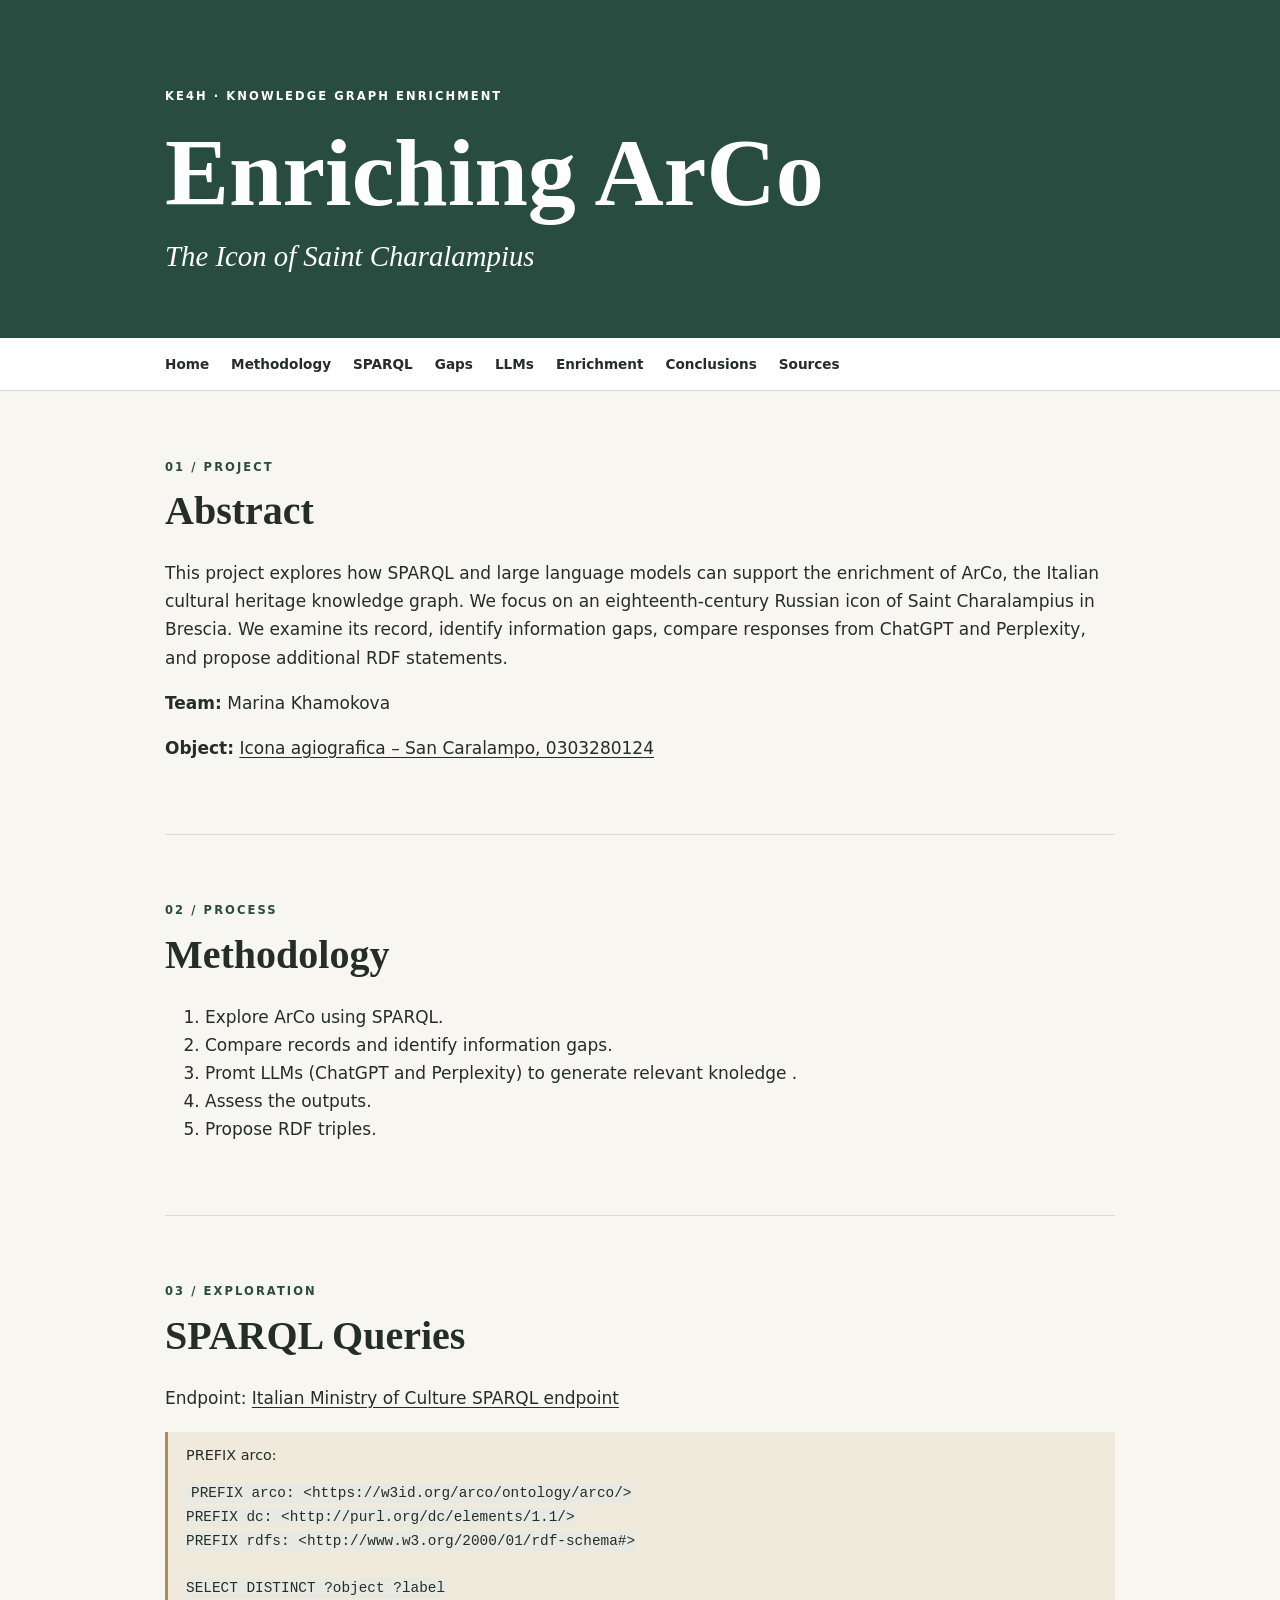
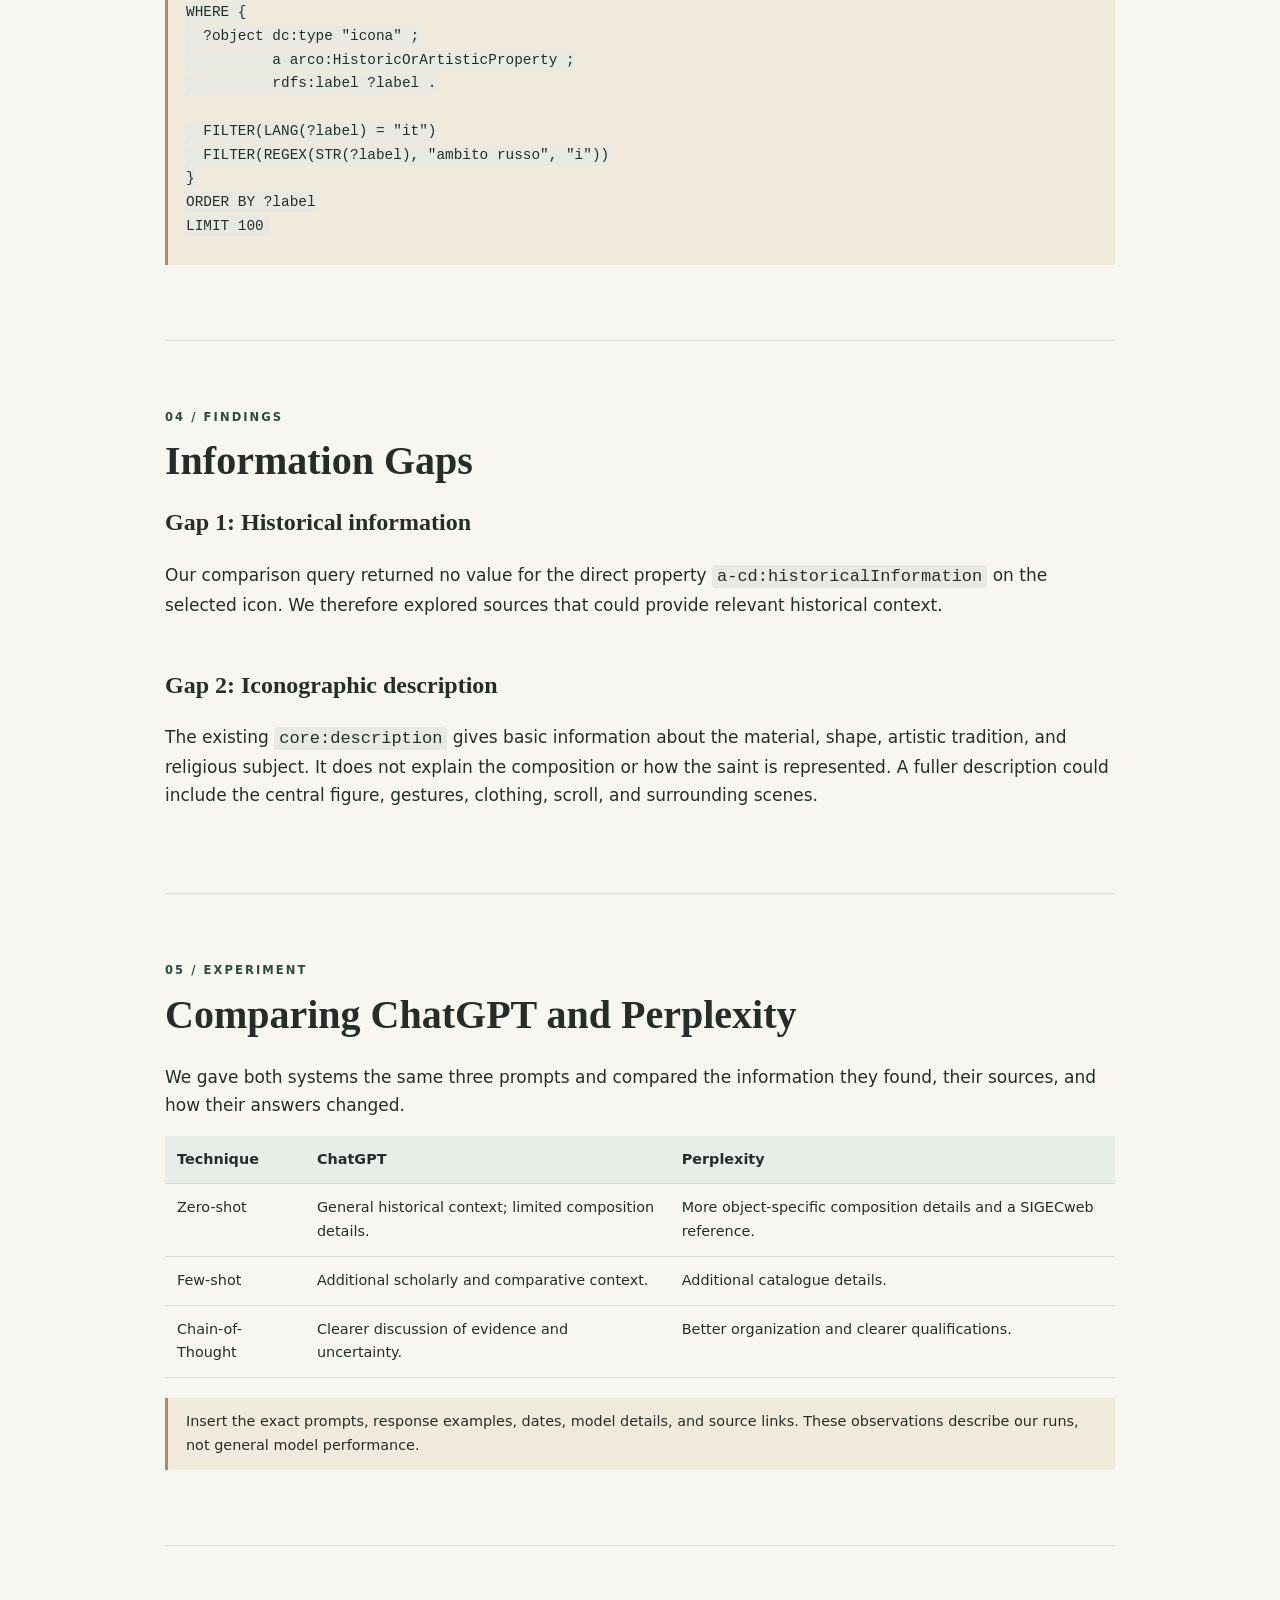
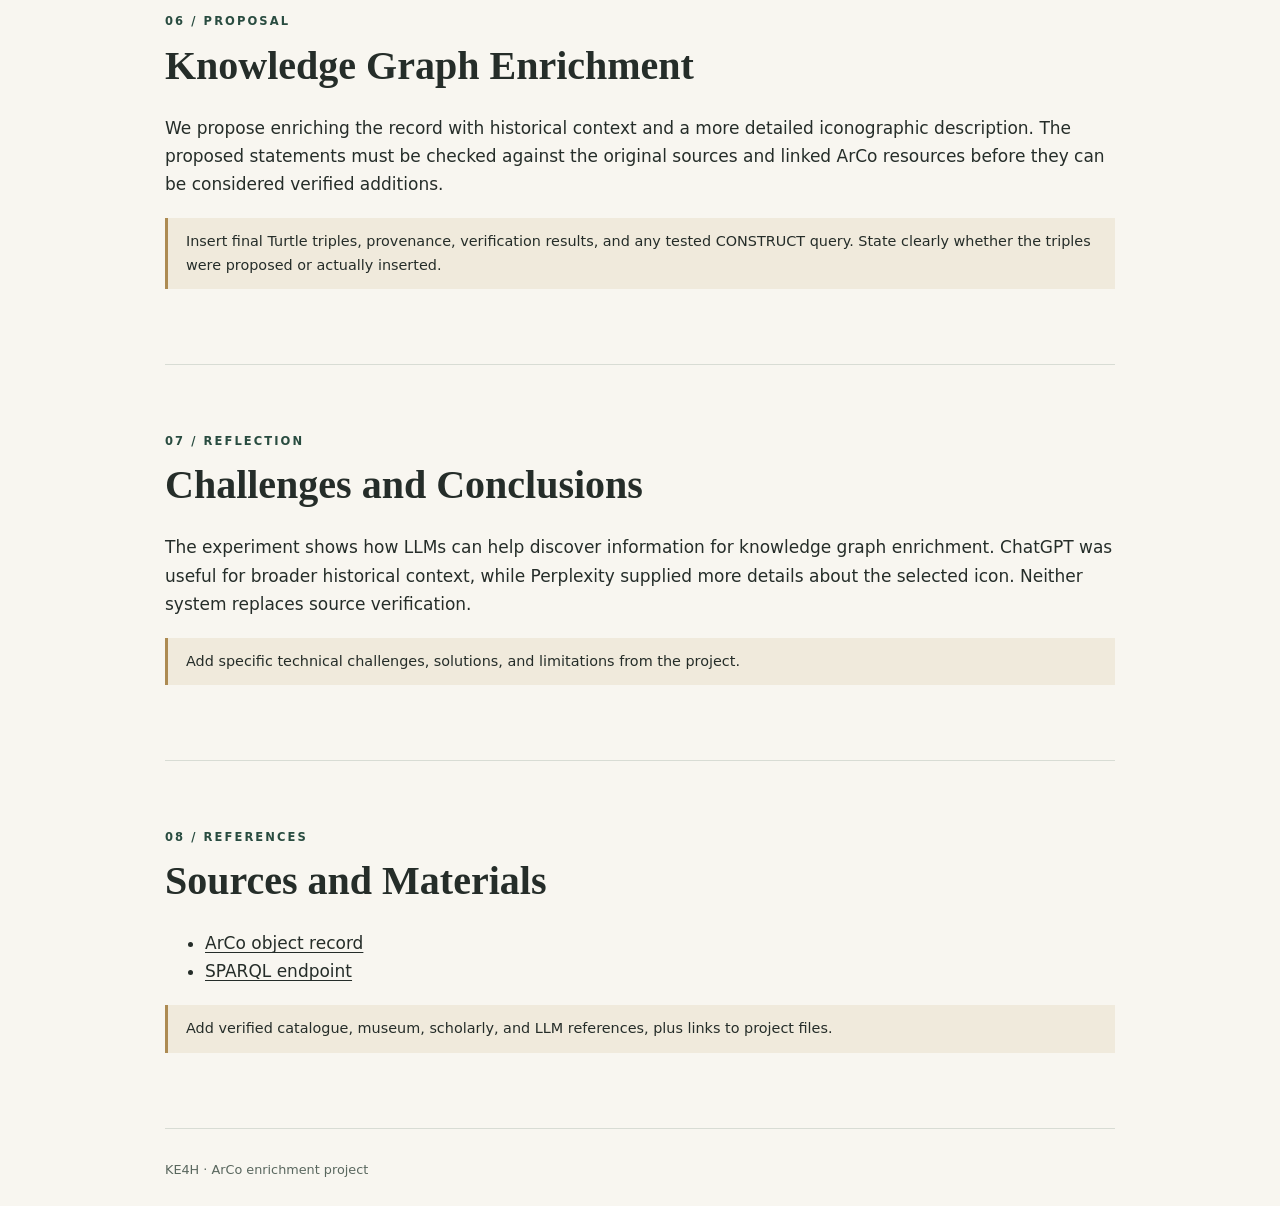
==== index.html @ 7ca5162b "Update index.html" ====
<!doctype html><html lang="en"><head><meta charset="utf-8"><meta name="viewport" content="width=device-width,initial-scale=1"><title>Enriching ArCo | Saint Charalampius</title><link rel="stylesheet" href="style.css"></head><body><header><div class="wrap"><p class="eyebrow">KE4H · KNOWLEDGE GRAPH ENRICHMENT</p><h1>Enriching ArCo</h1><p class="subtitle">The Icon of Saint Charalampius</p></div></header><nav aria-label="Main navigation"><div class="wrap"><a href="#home">Home</a><a href="#method">Methodology</a><a href="#queries">SPARQL</a><a href="#gaps">Gaps</a><a href="#llm">LLMs</a><a href="#rdf">Enrichment</a><a href="#conclusion">Conclusions</a><a href="#sources">Sources</a></div></nav><main class="wrap"><section id="home"><p class="eyebrow">01 / PROJECT</p><h2>Abstract</h2><p>This project explores how SPARQL and large language models can support the enrichment of ArCo, the Italian cultural heritage knowledge graph. We focus on an eighteenth-century Russian icon of Saint Charalampius in Brescia. We examine its record, identify information gaps, compare responses from ChatGPT and Perplexity, and propose additional RDF statements.</p><p><strong>Team:</strong> Marina Khamokova </p><p><strong>Object:</strong> <a href="https://w3id.org/arco/resource/HistoricOrArtisticProperty/0303280124">Icona agiografica – San Caralampo, 0303280124</a></p></section><section id="method"><p class="eyebrow">02 / PROCESS</p><h2>Methodology</h2><ol><li>Explore ArCo using SPARQL.</li><li>Compare records and identify information gaps.</li><li> Promt LLMs (ChatGPT and Perplexity) to generate relevant knoledge .</li><li>Assess the outputs.</li><li>Propose RDF triples.</li></ol></section><section id="queries"><p class="eyebrow">03 / EXPLORATION</p><h2>SPARQL Queries</h2><p>Endpoint: <a href="https://dati.cultura.gov.it/sparql">Italian Ministry of Culture SPARQL endpoint</a></p><div class="todo">PREFIX arco: <https://w3id.org/arco/ontology/arco/>
<pre class="sparql-query"><code>PREFIX arco: &lt;https://w3id.org/arco/ontology/arco/&gt;
PREFIX dc: &lt;http://purl.org/dc/elements/1.1/&gt;
PREFIX rdfs: &lt;http://www.w3.org/2000/01/rdf-schema#&gt;

SELECT DISTINCT ?object ?label
WHERE {
  ?object dc:type "icona" ;
          a arco:HistoricOrArtisticProperty ;
          rdfs:label ?label .

  FILTER(LANG(?label) = "it")
  FILTER(REGEX(STR(?label), "ambito russo", "i"))
}
ORDER BY ?label
LIMIT 100</code></pre>
 </div></section><section id="gaps"><p class="eyebrow">04 / FINDINGS</p><h2>Information Gaps</h2><article><h3>Gap 1: Historical information</h3><p>Our comparison query returned no value for the direct property <code>a-cd:historicalInformation</code> on the selected icon. We therefore explored sources that could provide relevant historical context.</p></article><article><h3>Gap 2: Iconographic description</h3><p>The existing <code>core:description</code> gives basic information about the material, shape, artistic tradition, and religious subject. It does not explain the composition or how the saint is represented. A fuller description could include the central figure, gestures, clothing, scroll, and surrounding scenes.</p></article></section><section id="llm"><p class="eyebrow">05 / EXPERIMENT</p><h2>Comparing ChatGPT and Perplexity</h2><p>We gave both systems the same three prompts and compared the information they found, their sources, and how their answers changed.</p><table><thead><tr><th>Technique</th><th>ChatGPT</th><th>Perplexity</th></tr></thead><tbody><tr><td>Zero-shot</td><td>General historical context; limited composition details.</td><td>More object-specific composition details and a SIGECweb reference.</td></tr><tr><td>Few-shot</td><td>Additional scholarly and comparative context.</td><td>Additional catalogue details.</td></tr><tr><td>Chain-of-Thought</td><td>Clearer discussion of evidence and uncertainty.</td><td>Better organization and clearer qualifications.</td></tr></tbody></table><div class="todo">Insert the exact prompts, response examples, dates, model details, and source links. These observations describe our runs, not general model performance.</div></section><section id="rdf"><p class="eyebrow">06 / PROPOSAL</p><h2>Knowledge Graph Enrichment</h2><p>We propose enriching the record with historical context and a more detailed iconographic description. The proposed statements must be checked against the original sources and linked ArCo resources before they can be considered verified additions.</p><div class="todo">Insert final Turtle triples, provenance, verification results, and any tested CONSTRUCT query. State clearly whether the triples were proposed or actually inserted.</div></section><section id="conclusion"><p class="eyebrow">07 / REFLECTION</p><h2>Challenges and Conclusions</h2><p>The experiment shows how LLMs can help discover information for knowledge graph enrichment. ChatGPT was useful for broader historical context, while Perplexity supplied more details about the selected icon. Neither system replaces source verification.</p><div class="todo">Add specific technical challenges, solutions, and limitations from the project.</div></section><section id="sources"><p class="eyebrow">08 / REFERENCES</p><h2>Sources and Materials</h2><ul><li><a href="https://w3id.org/arco/resource/HistoricOrArtisticProperty/0303280124">ArCo object record</a></li><li><a href="https://dati.cultura.gov.it/sparql">SPARQL endpoint</a></li></ul><div class="todo">Add verified catalogue, museum, scholarly, and LLM references, plus links to project files.</div></section></main><footer><div class="wrap">KE4H · ArCo enrichment project</div></footer></body></html>
---- style.css ----
:root{--ink:#252d29;--green:#294c40;--paper:#f8f6f0;--line:#d8dcd4}*{box-sizing:border-box}html{scroll-behavior:smooth;scroll-padding-top:85px}body{margin:0;background:var(--paper);color:var(--ink);font:17px/1.65 system-ui,sans-serif}.wrap{max-width:1000px;margin:auto;padding:0 25px}header{background:var(--green);color:#fff;padding:75px 0 65px}h1,h2,h3{font-family:Georgia,serif;line-height:1.15}h1{font-size:clamp(3rem,9vw,6rem);margin:12px 0}h2{font-size:2.5rem;margin:10px 0 25px}h3{font-size:1.5rem}.subtitle{font:italic 1.8rem Georgia,serif;margin:0}.eyebrow{font-size:.72rem;letter-spacing:.18em;font-weight:800}nav{background:#fff;border-bottom:1px solid var(--line);position:sticky;top:0;z-index:2}nav .wrap{display:flex;gap:22px;overflow:auto;padding-top:15px;padding-bottom:15px}nav a{white-space:nowrap;font-size:.85rem;font-weight:650;text-decoration:none}a{color:inherit;text-underline-offset:3px}section{padding:55px 0;border-bottom:1px solid var(--line)}section .eyebrow{color:var(--green)}article{padding:0 0 12px}table{border-collapse:collapse;width:100%;font-size:.9rem}th,td{text-align:left;vertical-align:top;padding:12px;border-bottom:1px solid var(--line)}th{background:#e8ede7}code{background:#e7e9e2;padding:2px 5px;border-radius:3px}.todo{border-left:3px solid #ad8b52;padding:12px 18px;background:#f0eadc;font-size:.9rem;margin:20px 0}footer{padding:30px 0;font-size:.8rem;color:#59675e}@media(max-width:600px){header{padding:45px 0}h2{font-size:2rem}section{padding:35px 0}table{font-size:.78rem}td,th{padding:7px}}
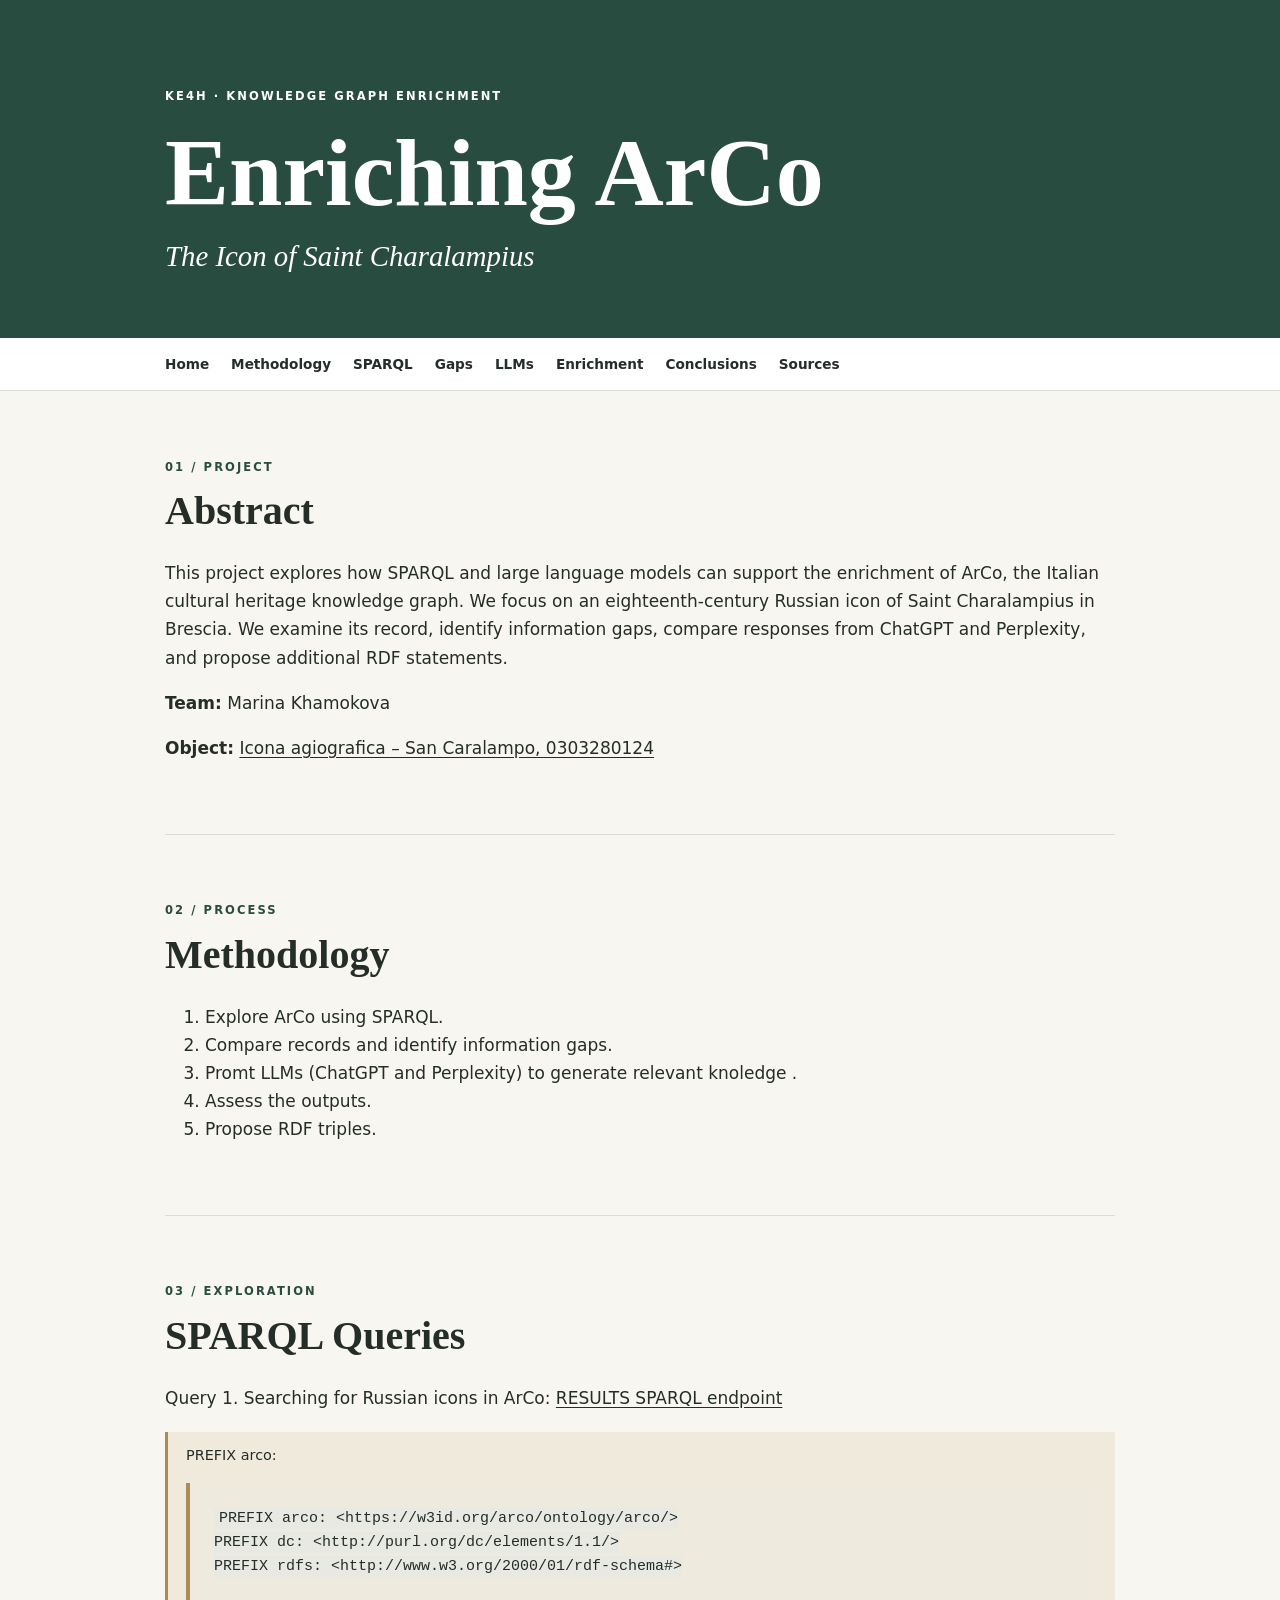
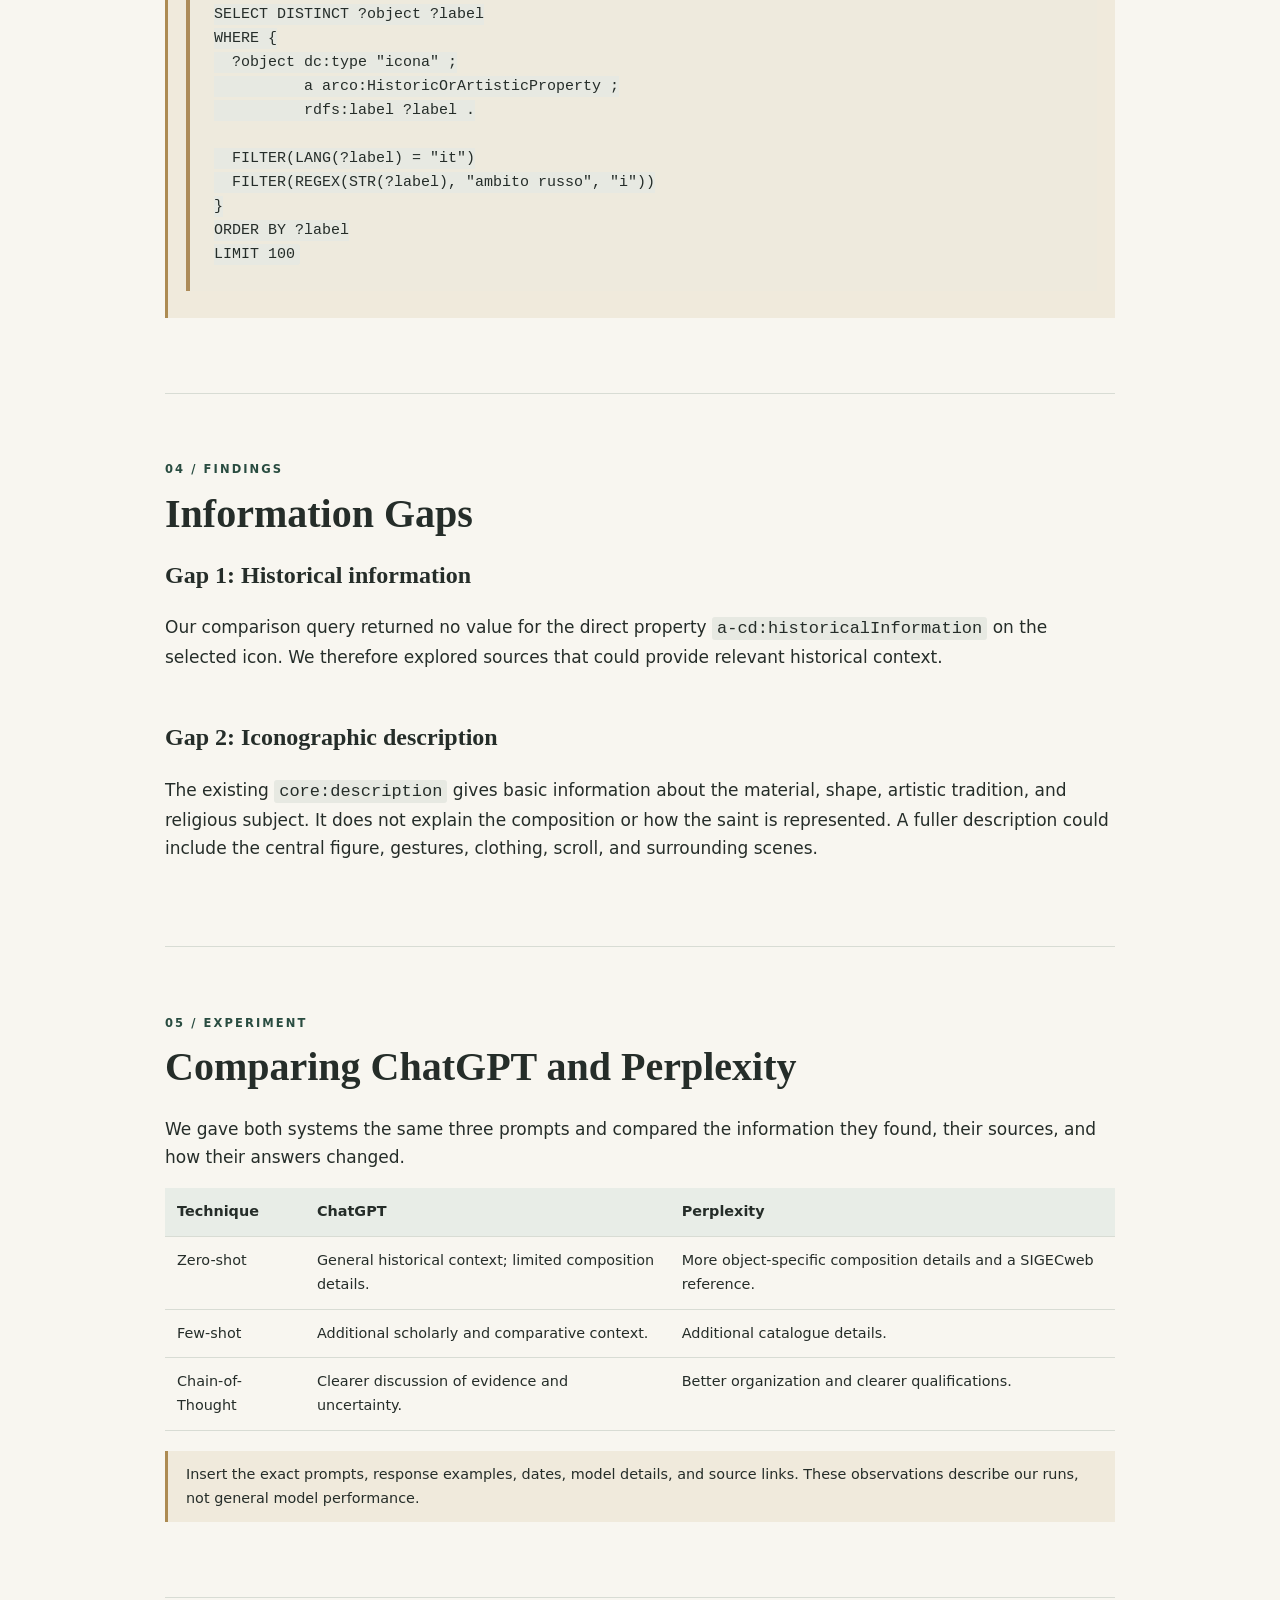
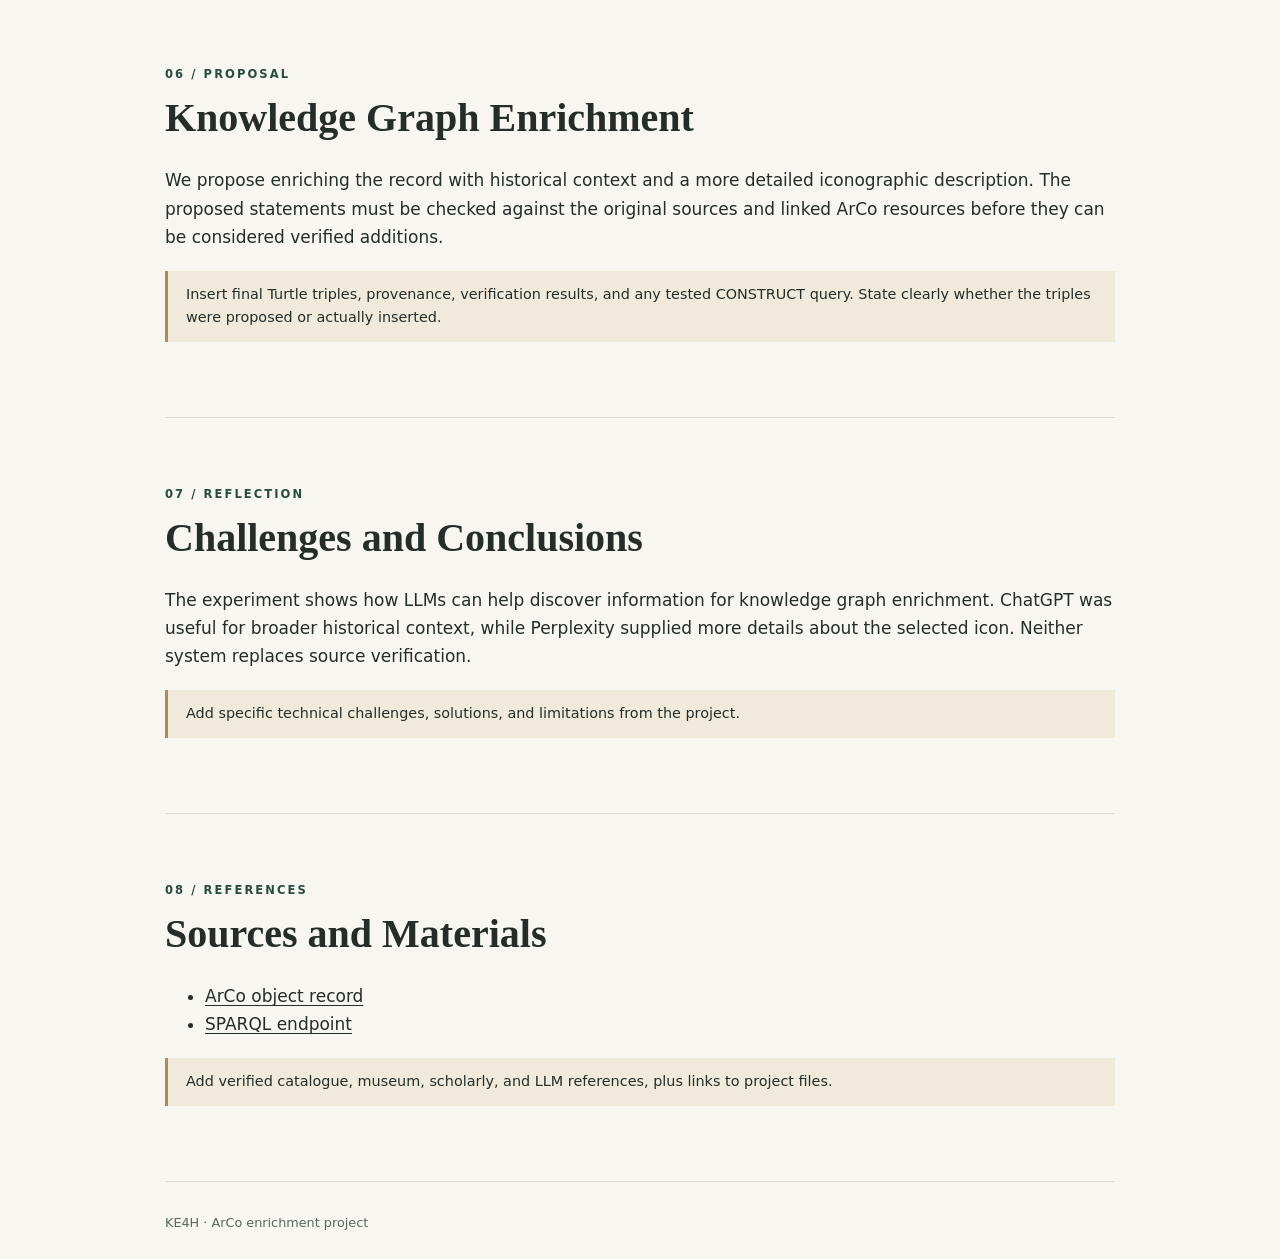
==== commit 88380522: "Update index.html" ====
--- a/index.html
+++ b/index.html
@@ -1,4 +1,4 @@
-<!doctype html><html lang="en"><head><meta charset="utf-8"><meta name="viewport" content="width=device-width,initial-scale=1"><title>Enriching ArCo | Saint Charalampius</title><link rel="stylesheet" href="style.css"></head><body><header><div class="wrap"><p class="eyebrow">KE4H · KNOWLEDGE GRAPH ENRICHMENT</p><h1>Enriching ArCo</h1><p class="subtitle">The Icon of Saint Charalampius</p></div></header><nav aria-label="Main navigation"><div class="wrap"><a href="#home">Home</a><a href="#method">Methodology</a><a href="#queries">SPARQL</a><a href="#gaps">Gaps</a><a href="#llm">LLMs</a><a href="#rdf">Enrichment</a><a href="#conclusion">Conclusions</a><a href="#sources">Sources</a></div></nav><main class="wrap"><section id="home"><p class="eyebrow">01 / PROJECT</p><h2>Abstract</h2><p>This project explores how SPARQL and large language models can support the enrichment of ArCo, the Italian cultural heritage knowledge graph. We focus on an eighteenth-century Russian icon of Saint Charalampius in Brescia. We examine its record, identify information gaps, compare responses from ChatGPT and Perplexity, and propose additional RDF statements.</p><p><strong>Team:</strong> Marina Khamokova </p><p><strong>Object:</strong> <a href="https://w3id.org/arco/resource/HistoricOrArtisticProperty/0303280124">Icona agiografica – San Caralampo, 0303280124</a></p></section><section id="method"><p class="eyebrow">02 / PROCESS</p><h2>Methodology</h2><ol><li>Explore ArCo using SPARQL.</li><li>Compare records and identify information gaps.</li><li> Promt LLMs (ChatGPT and Perplexity) to generate relevant knoledge .</li><li>Assess the outputs.</li><li>Propose RDF triples.</li></ol></section><section id="queries"><p class="eyebrow">03 / EXPLORATION</p><h2>SPARQL Queries</h2><p>Endpoint: <a href="https://dati.cultura.gov.it/sparql">Italian Ministry of Culture SPARQL endpoint</a></p><div class="todo">PREFIX arco: <https://w3id.org/arco/ontology/arco/>
+<!doctype html><html lang="en"><head><meta charset="utf-8"><meta name="viewport" content="width=device-width,initial-scale=1"><title>Enriching ArCo | Saint Charalampius</title><link rel="stylesheet" href="style.css"></head><body><header><div class="wrap"><p class="eyebrow">KE4H · KNOWLEDGE GRAPH ENRICHMENT</p><h1>Enriching ArCo</h1><p class="subtitle">The Icon of Saint Charalampius</p></div></header><nav aria-label="Main navigation"><div class="wrap"><a href="#home">Home</a><a href="#method">Methodology</a><a href="#queries">SPARQL</a><a href="#gaps">Gaps</a><a href="#llm">LLMs</a><a href="#rdf">Enrichment</a><a href="#conclusion">Conclusions</a><a href="#sources">Sources</a></div></nav><main class="wrap"><section id="home"><p class="eyebrow">01 / PROJECT</p><h2>Abstract</h2><p>This project explores how SPARQL and large language models can support the enrichment of ArCo, the Italian cultural heritage knowledge graph. We focus on an eighteenth-century Russian icon of Saint Charalampius in Brescia. We examine its record, identify information gaps, compare responses from ChatGPT and Perplexity, and propose additional RDF statements.</p><p><strong>Team:</strong> Marina Khamokova </p><p><strong>Object:</strong> <a href="https://w3id.org/arco/resource/HistoricOrArtisticProperty/0303280124">Icona agiografica – San Caralampo, 0303280124</a></p></section><section id="method"><p class="eyebrow">02 / PROCESS</p><h2>Methodology</h2><ol><li>Explore ArCo using SPARQL.</li><li>Compare records and identify information gaps.</li><li> Promt LLMs (ChatGPT and Perplexity) to generate relevant knoledge .</li><li>Assess the outputs.</li><li>Propose RDF triples.</li></ol></section><section id="queries"><p class="eyebrow">03 / EXPLORATION</p><h2>SPARQL Queries</h2><p>Query 1. Searching for Russian icons in ArCo: <a href="https://www.google.com/url?q=https://dati.cultura.gov.it/sparql?default-graph-uri%3D%26query%3DPREFIX%2Barco%253A%2B%253Chttps%253A%252F%252Fw3id.org%252Farco%252Fontology%252Farco%252F%253E%250D%250APREFIX%2Bdc%253A%2B%253Chttp%253A%252F%252Fpurl.org%252Fdc%252Felements%252F1.1%252F%253E%250D%250APREFIX%2Brdfs%253A%2B%253Chttp%253A%252F%252Fwww.w3.org%252F2000%252F01%252Frdf-schema%2523%253E%250D%250A%250D%250ASELECT%2BDISTINCT%2B%253Fobject%2B%253Flabel%250D%250AWHERE%2B%257B%250D%250A%2B%2B%253Fobject%2Bdc%253Atype%2B%2522icona%2522%2B%253B%250D%250A%2B%2B%2B%2B%2B%2B%2B%2B%2B%2Ba%2Barco%253AHistoricOrArtisticProperty%2B%253B%250D%250A%2B%2B%2B%2B%2B%2B%2B%2B%2B%2Brdfs%253Alabel%2B%253Flabel%2B.%250D%250A%250D%250A%2B%2BFILTER%2528LANG%2528%253Flabel%2529%2B%253D%2B%2522it%2522%2529%250D%250A%2B%2BFILTER%2528REGEX%2528STR%2528%253Flabel%2529%252C%2B%2522ambito%2Brusso%2522%252C%2B%2522i%2522%2529%2529%250D%250A%257D%250D%250AORDER%2BBY%2B%253Flabel%250D%250ALIMIT%2B100%26format%3Dtext%252Fhtml%26timeout%3D0%26signal_void%3Don&sa=D&source=docs&ust=1795734482056323&usg=AOvVaw3nl2hQbnzmjHC5bt1H7QZE">RESULTS SPARQL endpoint</a></p><div class="todo">PREFIX arco: <https://w3id.org/arco/ontology/arco/>
 <pre class="sparql-query"><code>PREFIX arco: &lt;https://w3id.org/arco/ontology/arco/&gt;
 PREFIX dc: &lt;http://purl.org/dc/elements/1.1/&gt;
 PREFIX rdfs: &lt;http://www.w3.org/2000/01/rdf-schema#&gt;
--- a/style.css
+++ b/style.css
@@ -1 +1,16 @@
 :root{--ink:#252d29;--green:#294c40;--paper:#f8f6f0;--line:#d8dcd4}*{box-sizing:border-box}html{scroll-behavior:smooth;scroll-padding-top:85px}body{margin:0;background:var(--paper);color:var(--ink);font:17px/1.65 system-ui,sans-serif}.wrap{max-width:1000px;margin:auto;padding:0 25px}header{background:var(--green);color:#fff;padding:75px 0 65px}h1,h2,h3{font-family:Georgia,serif;line-height:1.15}h1{font-size:clamp(3rem,9vw,6rem);margin:12px 0}h2{font-size:2.5rem;margin:10px 0 25px}h3{font-size:1.5rem}.subtitle{font:italic 1.8rem Georgia,serif;margin:0}.eyebrow{font-size:.72rem;letter-spacing:.18em;font-weight:800}nav{background:#fff;border-bottom:1px solid var(--line);position:sticky;top:0;z-index:2}nav .wrap{display:flex;gap:22px;overflow:auto;padding-top:15px;padding-bottom:15px}nav a{white-space:nowrap;font-size:.85rem;font-weight:650;text-decoration:none}a{color:inherit;text-underline-offset:3px}section{padding:55px 0;border-bottom:1px solid var(--line)}section .eyebrow{color:var(--green)}article{padding:0 0 12px}table{border-collapse:collapse;width:100%;font-size:.9rem}th,td{text-align:left;vertical-align:top;padding:12px;border-bottom:1px solid var(--line)}th{background:#e8ede7}code{background:#e7e9e2;padding:2px 5px;border-radius:3px}.todo{border-left:3px solid #ad8b52;padding:12px 18px;background:#f0eadc;font-size:.9rem;margin:20px 0}footer{padding:30px 0;font-size:.8rem;color:#59675e}@media(max-width:600px){header{padding:45px 0}h2{font-size:2rem}section{padding:35px 0}table{font-size:.78rem}td,th{padding:7px}}
+.sparql-query {
+  background: #eeeadd;
+  border-left: 4px solid #ad8b59;
+  padding: 24px;
+  overflow-x: auto;
+  white-space: pre;
+  font-family: Consolas, monospace;
+  font-size: 15px;
+  line-height: 1.6;
+}
+
+.sparql-query code {
+  font: inherit;
+  color: inherit;
+}
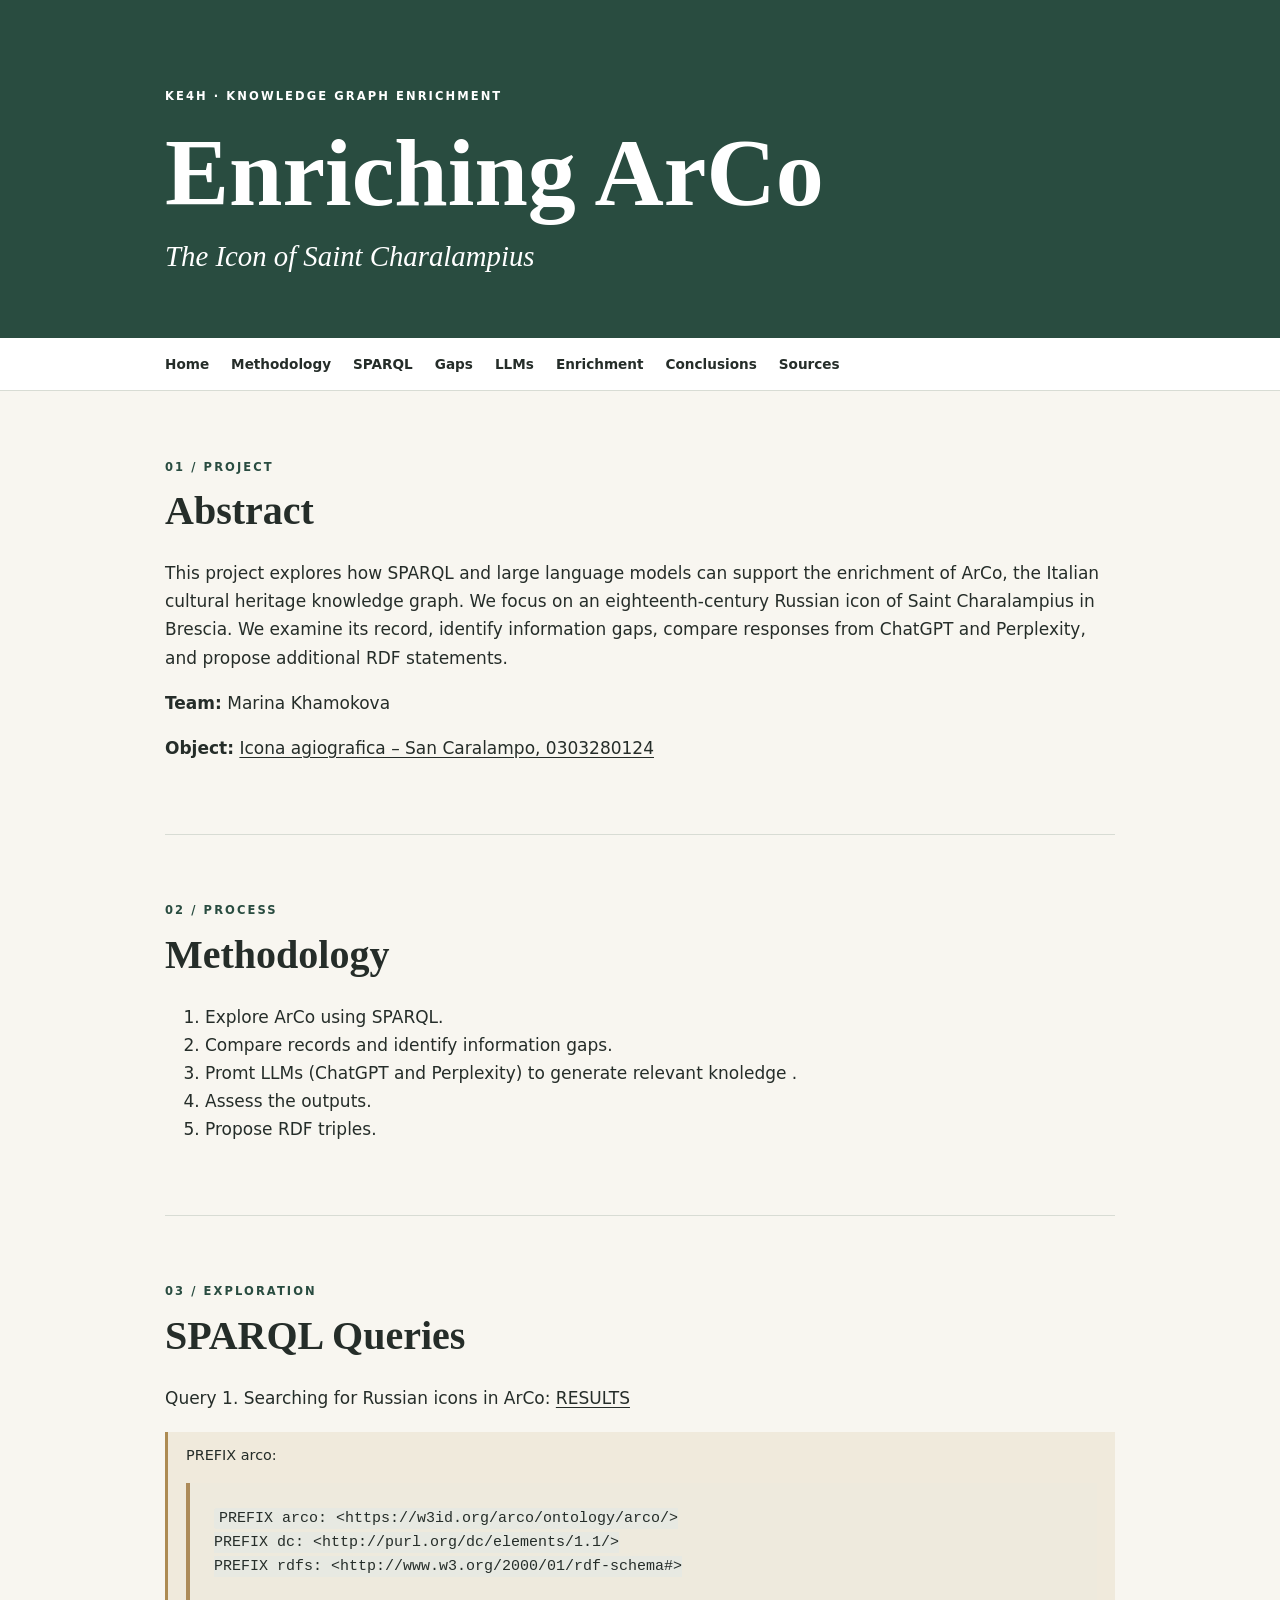
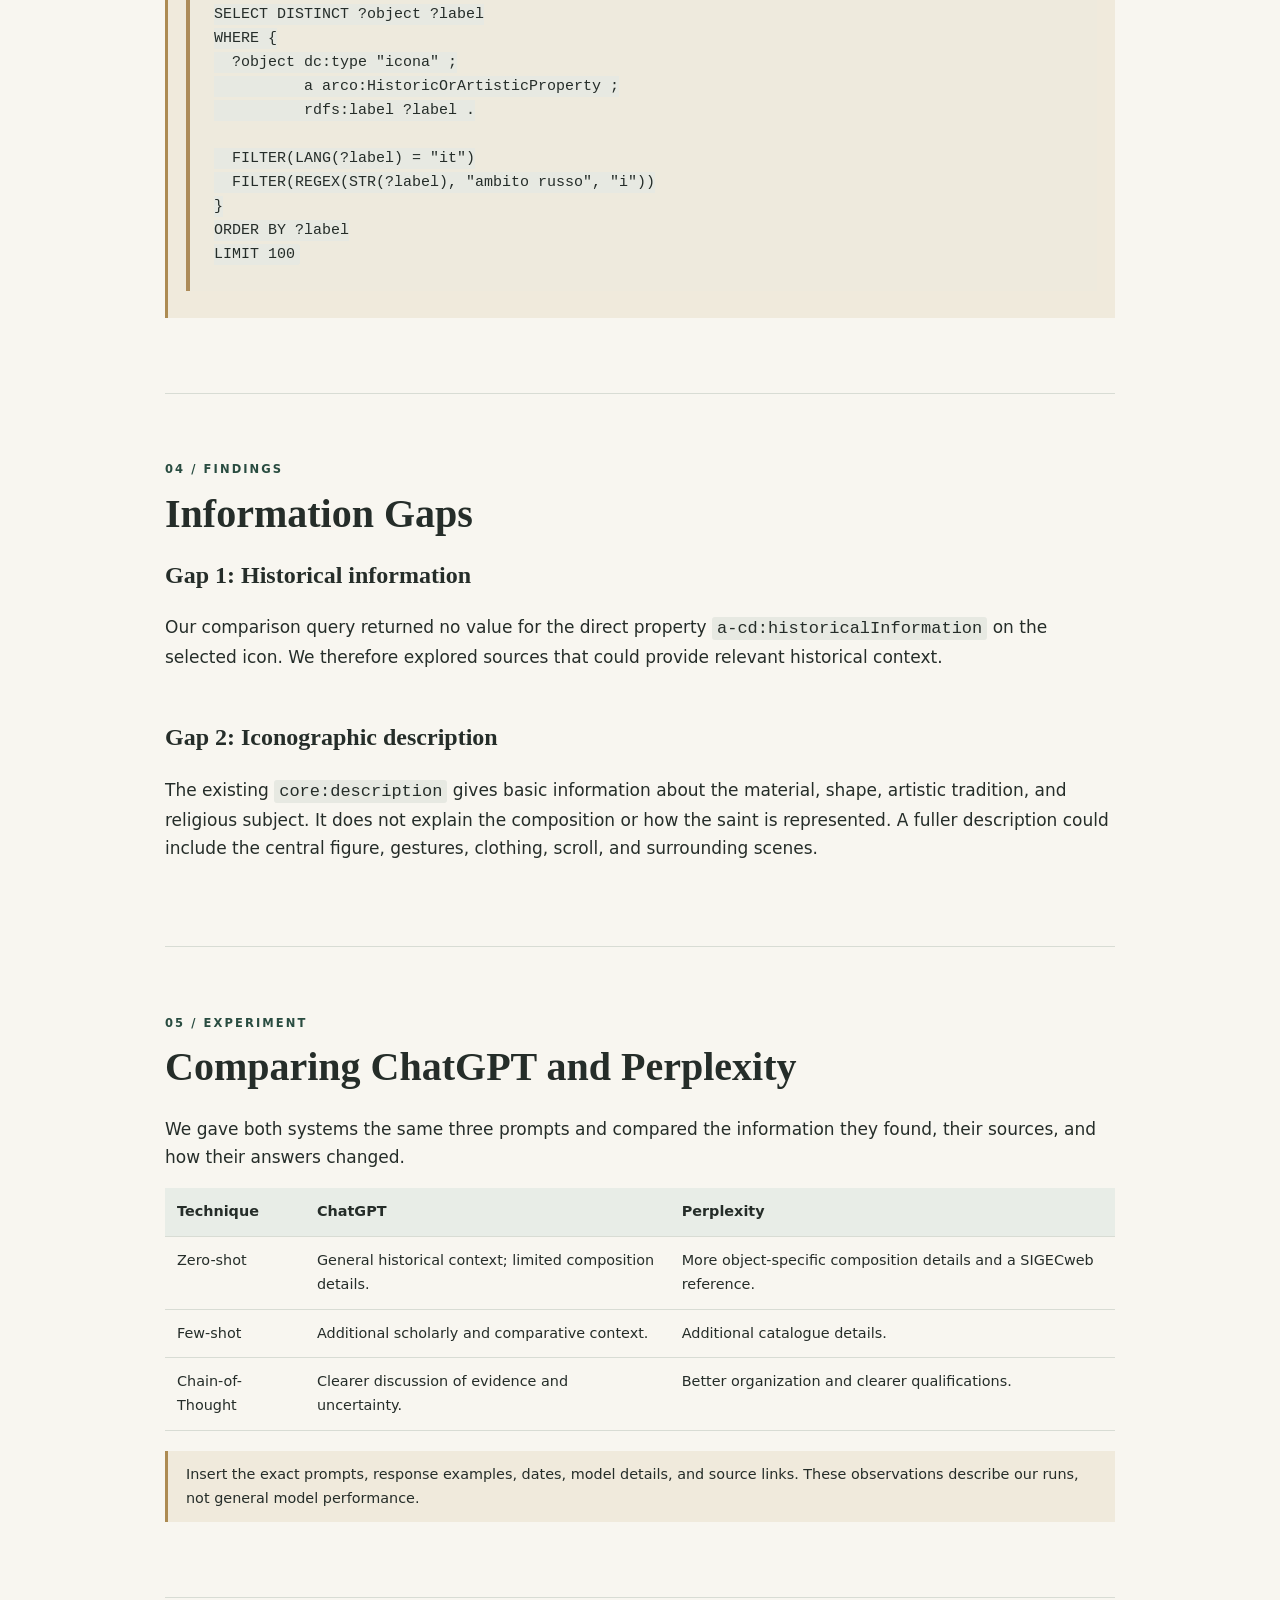
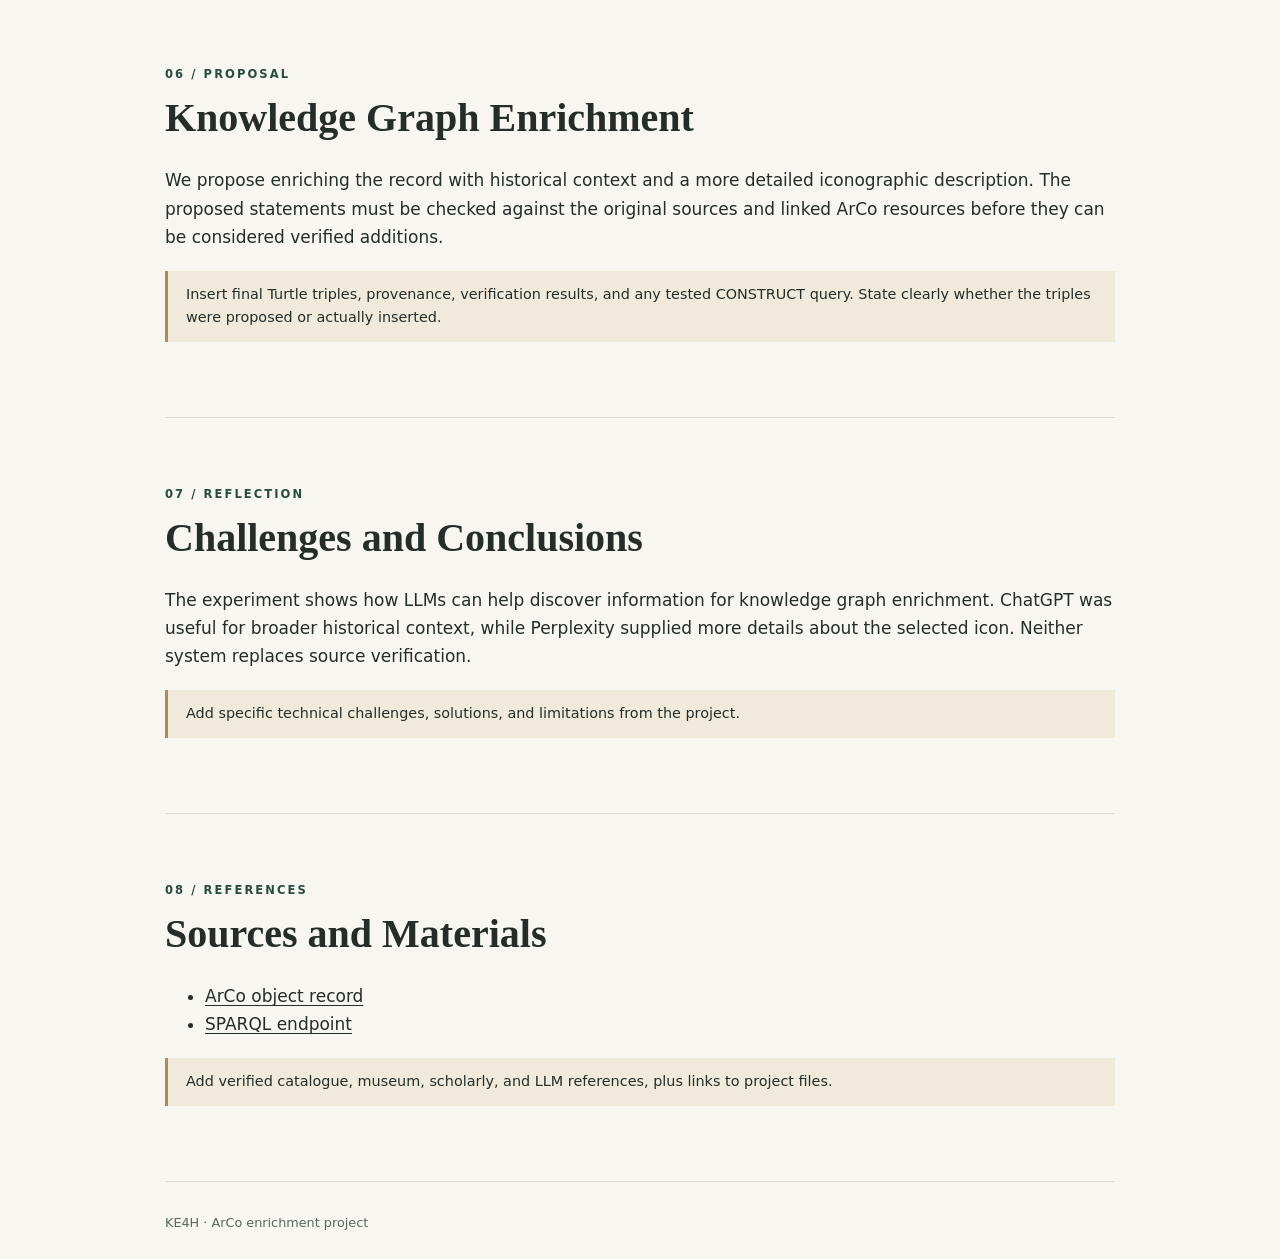
==== commit 952e9c6e: "Update index.html" ====
--- a/index.html
+++ b/index.html
@@ -1,4 +1,4 @@
-<!doctype html><html lang="en"><head><meta charset="utf-8"><meta name="viewport" content="width=device-width,initial-scale=1"><title>Enriching ArCo | Saint Charalampius</title><link rel="stylesheet" href="style.css"></head><body><header><div class="wrap"><p class="eyebrow">KE4H · KNOWLEDGE GRAPH ENRICHMENT</p><h1>Enriching ArCo</h1><p class="subtitle">The Icon of Saint Charalampius</p></div></header><nav aria-label="Main navigation"><div class="wrap"><a href="#home">Home</a><a href="#method">Methodology</a><a href="#queries">SPARQL</a><a href="#gaps">Gaps</a><a href="#llm">LLMs</a><a href="#rdf">Enrichment</a><a href="#conclusion">Conclusions</a><a href="#sources">Sources</a></div></nav><main class="wrap"><section id="home"><p class="eyebrow">01 / PROJECT</p><h2>Abstract</h2><p>This project explores how SPARQL and large language models can support the enrichment of ArCo, the Italian cultural heritage knowledge graph. We focus on an eighteenth-century Russian icon of Saint Charalampius in Brescia. We examine its record, identify information gaps, compare responses from ChatGPT and Perplexity, and propose additional RDF statements.</p><p><strong>Team:</strong> Marina Khamokova </p><p><strong>Object:</strong> <a href="https://w3id.org/arco/resource/HistoricOrArtisticProperty/0303280124">Icona agiografica – San Caralampo, 0303280124</a></p></section><section id="method"><p class="eyebrow">02 / PROCESS</p><h2>Methodology</h2><ol><li>Explore ArCo using SPARQL.</li><li>Compare records and identify information gaps.</li><li> Promt LLMs (ChatGPT and Perplexity) to generate relevant knoledge .</li><li>Assess the outputs.</li><li>Propose RDF triples.</li></ol></section><section id="queries"><p class="eyebrow">03 / EXPLORATION</p><h2>SPARQL Queries</h2><p>Query 1. Searching for Russian icons in ArCo: <a href="https://www.google.com/url?q=https://dati.cultura.gov.it/sparql?default-graph-uri%3D%26query%3DPREFIX%2Barco%253A%2B%253Chttps%253A%252F%252Fw3id.org%252Farco%252Fontology%252Farco%252F%253E%250D%250APREFIX%2Bdc%253A%2B%253Chttp%253A%252F%252Fpurl.org%252Fdc%252Felements%252F1.1%252F%253E%250D%250APREFIX%2Brdfs%253A%2B%253Chttp%253A%252F%252Fwww.w3.org%252F2000%252F01%252Frdf-schema%2523%253E%250D%250A%250D%250ASELECT%2BDISTINCT%2B%253Fobject%2B%253Flabel%250D%250AWHERE%2B%257B%250D%250A%2B%2B%253Fobject%2Bdc%253Atype%2B%2522icona%2522%2B%253B%250D%250A%2B%2B%2B%2B%2B%2B%2B%2B%2B%2Ba%2Barco%253AHistoricOrArtisticProperty%2B%253B%250D%250A%2B%2B%2B%2B%2B%2B%2B%2B%2B%2Brdfs%253Alabel%2B%253Flabel%2B.%250D%250A%250D%250A%2B%2BFILTER%2528LANG%2528%253Flabel%2529%2B%253D%2B%2522it%2522%2529%250D%250A%2B%2BFILTER%2528REGEX%2528STR%2528%253Flabel%2529%252C%2B%2522ambito%2Brusso%2522%252C%2B%2522i%2522%2529%2529%250D%250A%257D%250D%250AORDER%2BBY%2B%253Flabel%250D%250ALIMIT%2B100%26format%3Dtext%252Fhtml%26timeout%3D0%26signal_void%3Don&sa=D&source=docs&ust=1795734482056323&usg=AOvVaw3nl2hQbnzmjHC5bt1H7QZE">RESULTS SPARQL endpoint</a></p><div class="todo">PREFIX arco: <https://w3id.org/arco/ontology/arco/>
+<!doctype html><html lang="en"><head><meta charset="utf-8"><meta name="viewport" content="width=device-width,initial-scale=1"><title>Enriching ArCo | Saint Charalampius</title><link rel="stylesheet" href="style.css"></head><body><header><div class="wrap"><p class="eyebrow">KE4H · KNOWLEDGE GRAPH ENRICHMENT</p><h1>Enriching ArCo</h1><p class="subtitle">The Icon of Saint Charalampius</p></div></header><nav aria-label="Main navigation"><div class="wrap"><a href="#home">Home</a><a href="#method">Methodology</a><a href="#queries">SPARQL</a><a href="#gaps">Gaps</a><a href="#llm">LLMs</a><a href="#rdf">Enrichment</a><a href="#conclusion">Conclusions</a><a href="#sources">Sources</a></div></nav><main class="wrap"><section id="home"><p class="eyebrow">01 / PROJECT</p><h2>Abstract</h2><p>This project explores how SPARQL and large language models can support the enrichment of ArCo, the Italian cultural heritage knowledge graph. We focus on an eighteenth-century Russian icon of Saint Charalampius in Brescia. We examine its record, identify information gaps, compare responses from ChatGPT and Perplexity, and propose additional RDF statements.</p><p><strong>Team:</strong> Marina Khamokova </p><p><strong>Object:</strong> <a href="https://w3id.org/arco/resource/HistoricOrArtisticProperty/0303280124">Icona agiografica – San Caralampo, 0303280124</a></p></section><section id="method"><p class="eyebrow">02 / PROCESS</p><h2>Methodology</h2><ol><li>Explore ArCo using SPARQL.</li><li>Compare records and identify information gaps.</li><li> Promt LLMs (ChatGPT and Perplexity) to generate relevant knoledge .</li><li>Assess the outputs.</li><li>Propose RDF triples.</li></ol></section><section id="queries"><p class="eyebrow">03 / EXPLORATION</p><h2>SPARQL Queries</h2><p>Query 1. Searching for Russian icons in ArCo: <a href="https://www.google.com/url?q=https://dati.cultura.gov.it/sparql?default-graph-uri%3D%26query%3DPREFIX%2Barco%253A%2B%253Chttps%253A%252F%252Fw3id.org%252Farco%252Fontology%252Farco%252F%253E%250D%250APREFIX%2Bdc%253A%2B%253Chttp%253A%252F%252Fpurl.org%252Fdc%252Felements%252F1.1%252F%253E%250D%250APREFIX%2Brdfs%253A%2B%253Chttp%253A%252F%252Fwww.w3.org%252F2000%252F01%252Frdf-schema%2523%253E%250D%250A%250D%250ASELECT%2BDISTINCT%2B%253Fobject%2B%253Flabel%250D%250AWHERE%2B%257B%250D%250A%2B%2B%253Fobject%2Bdc%253Atype%2B%2522icona%2522%2B%253B%250D%250A%2B%2B%2B%2B%2B%2B%2B%2B%2B%2Ba%2Barco%253AHistoricOrArtisticProperty%2B%253B%250D%250A%2B%2B%2B%2B%2B%2B%2B%2B%2B%2Brdfs%253Alabel%2B%253Flabel%2B.%250D%250A%250D%250A%2B%2BFILTER%2528LANG%2528%253Flabel%2529%2B%253D%2B%2522it%2522%2529%250D%250A%2B%2BFILTER%2528REGEX%2528STR%2528%253Flabel%2529%252C%2B%2522ambito%2Brusso%2522%252C%2B%2522i%2522%2529%2529%250D%250A%257D%250D%250AORDER%2BBY%2B%253Flabel%250D%250ALIMIT%2B100%26format%3Dtext%252Fhtml%26timeout%3D0%26signal_void%3Don&sa=D&source=docs&ust=1795734482056323&usg=AOvVaw3nl2hQbnzmjHC5bt1H7QZE">RESULTS</a></p><div class="todo">PREFIX arco: <https://w3id.org/arco/ontology/arco/>
 <pre class="sparql-query"><code>PREFIX arco: &lt;https://w3id.org/arco/ontology/arco/&gt;
 PREFIX dc: &lt;http://purl.org/dc/elements/1.1/&gt;
 PREFIX rdfs: &lt;http://www.w3.org/2000/01/rdf-schema#&gt;
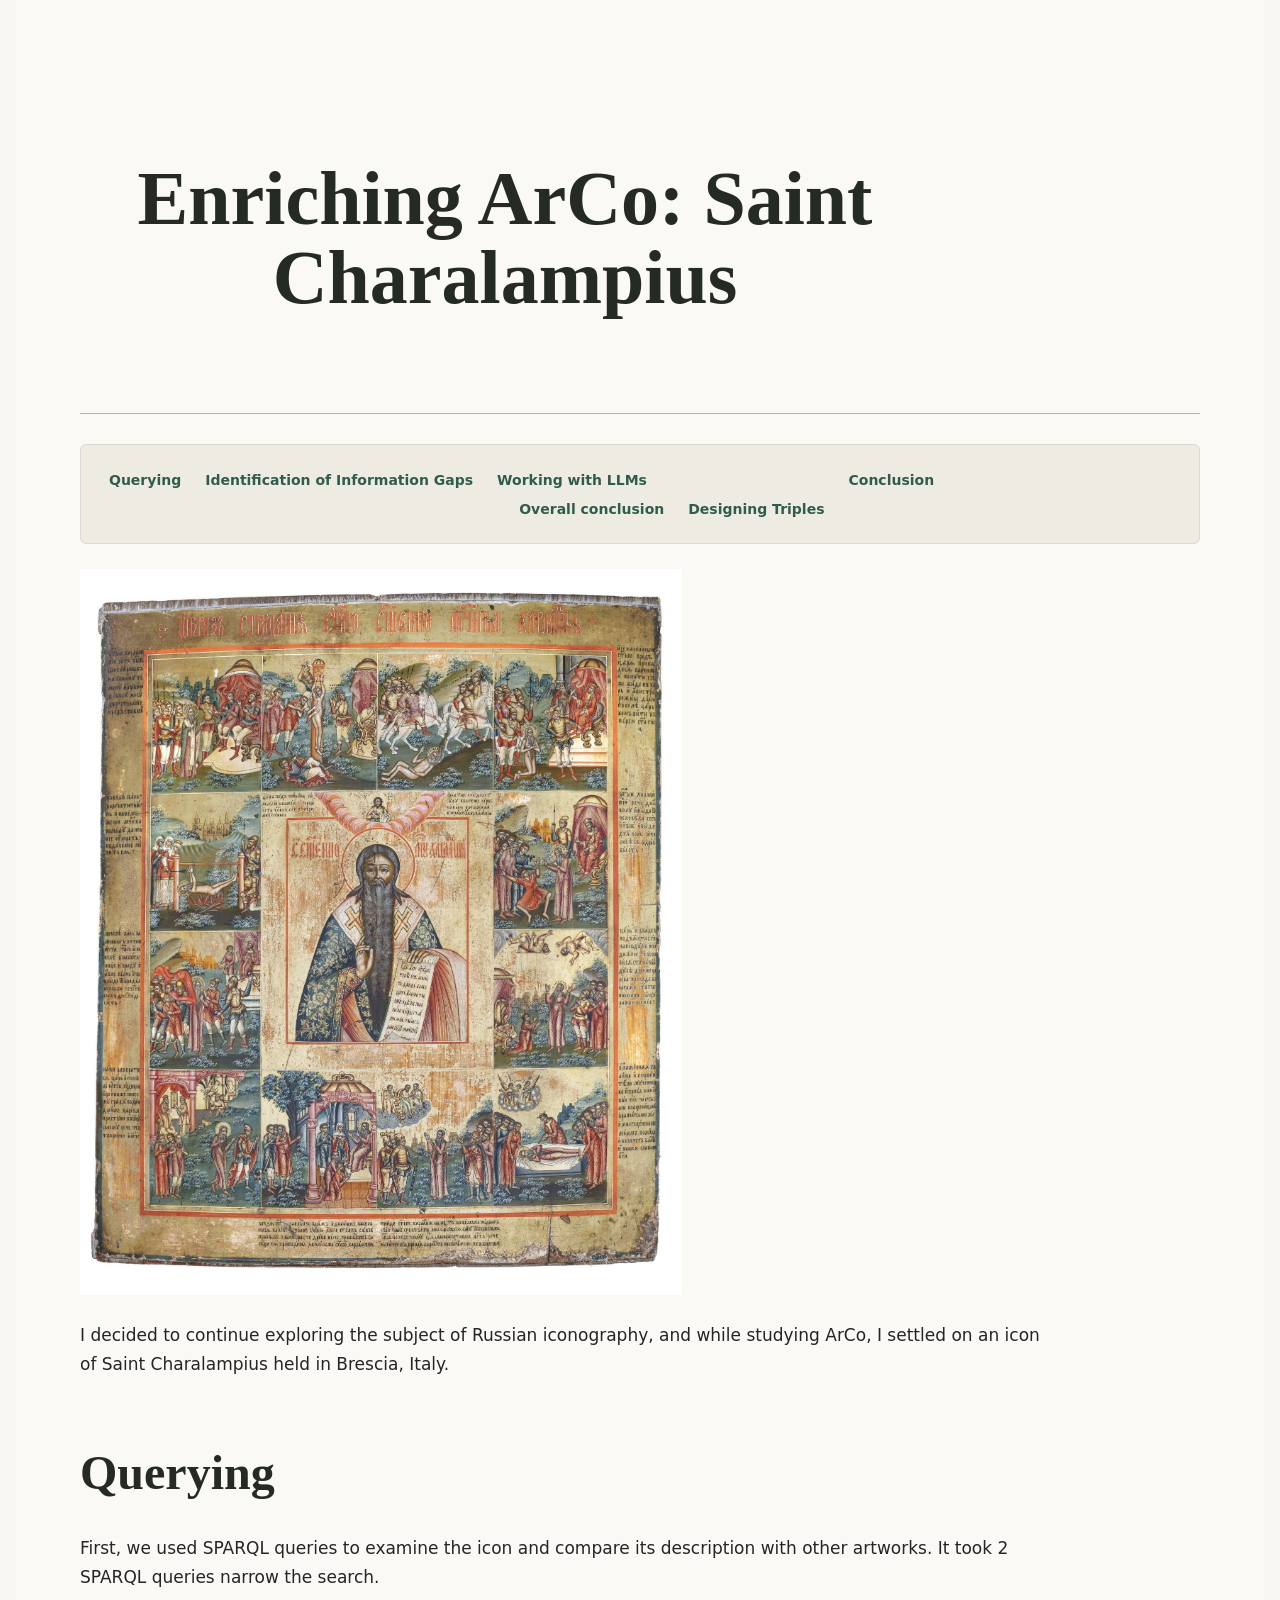
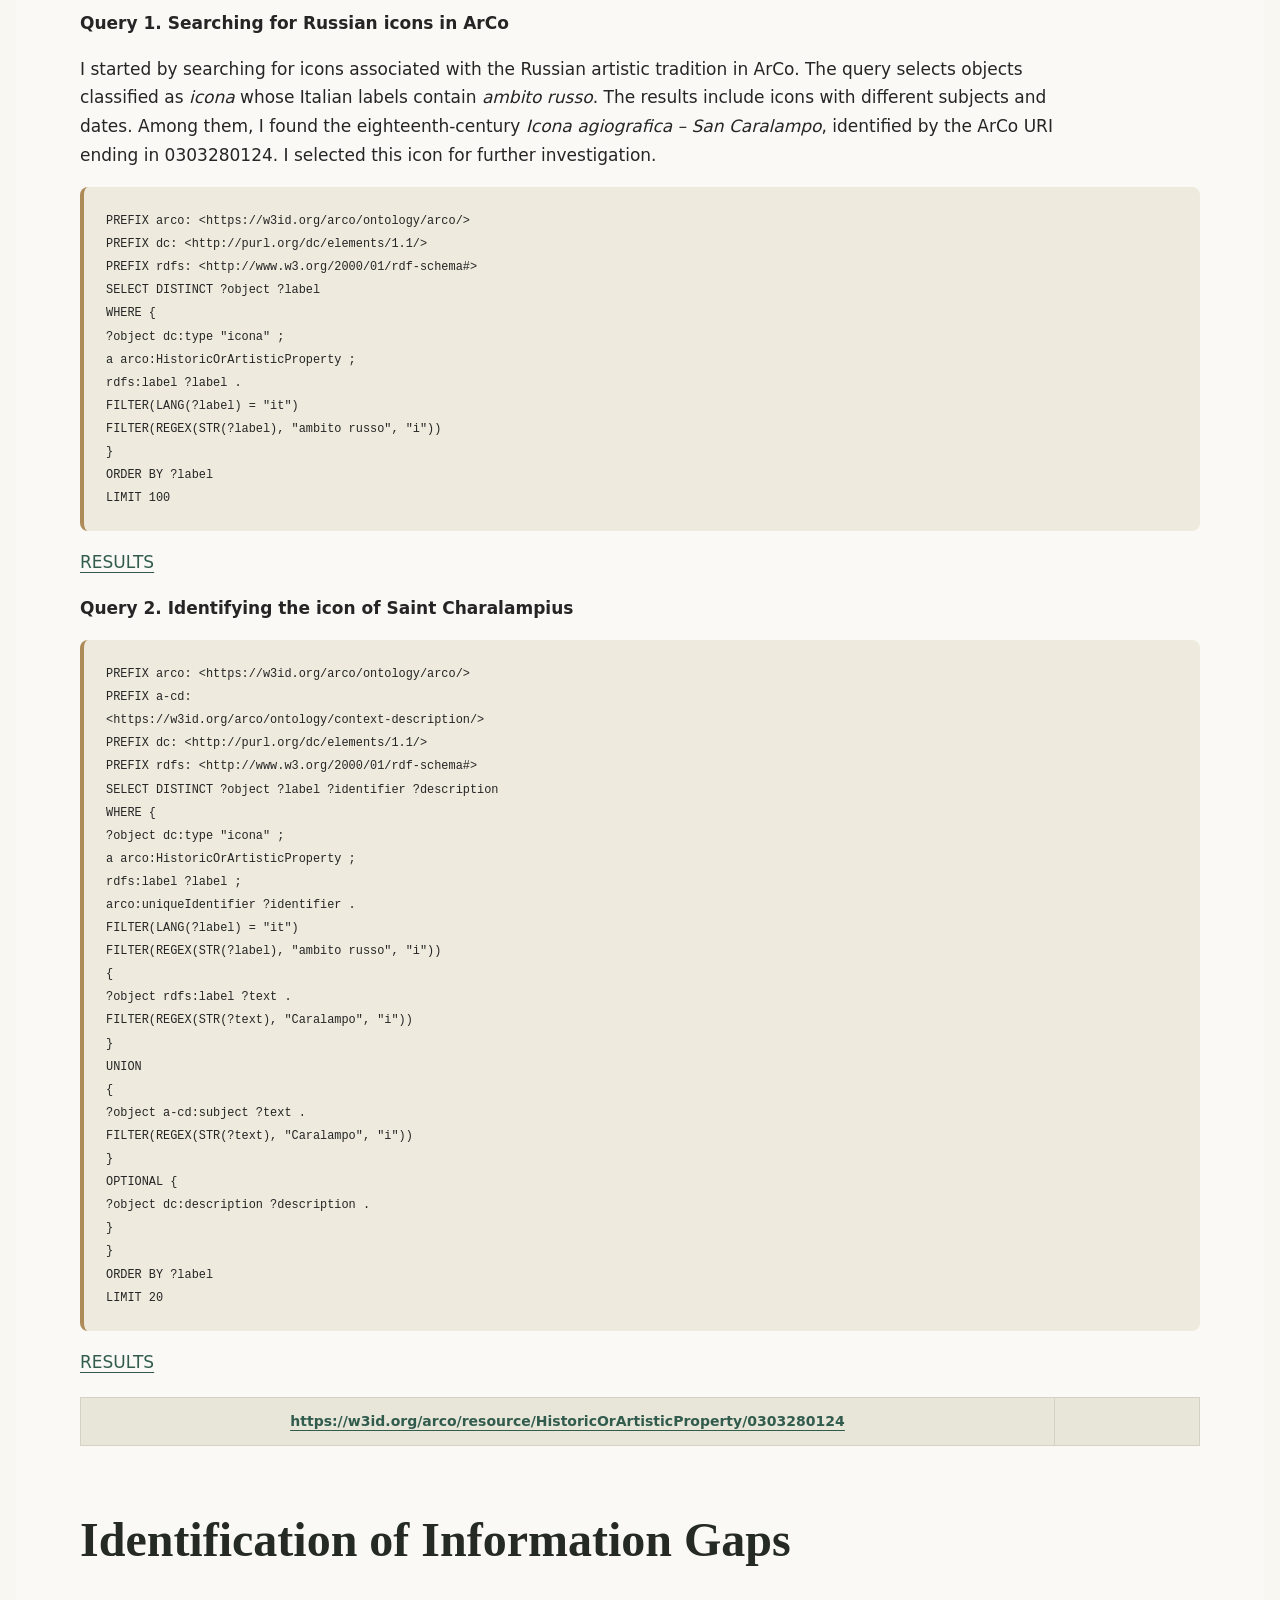
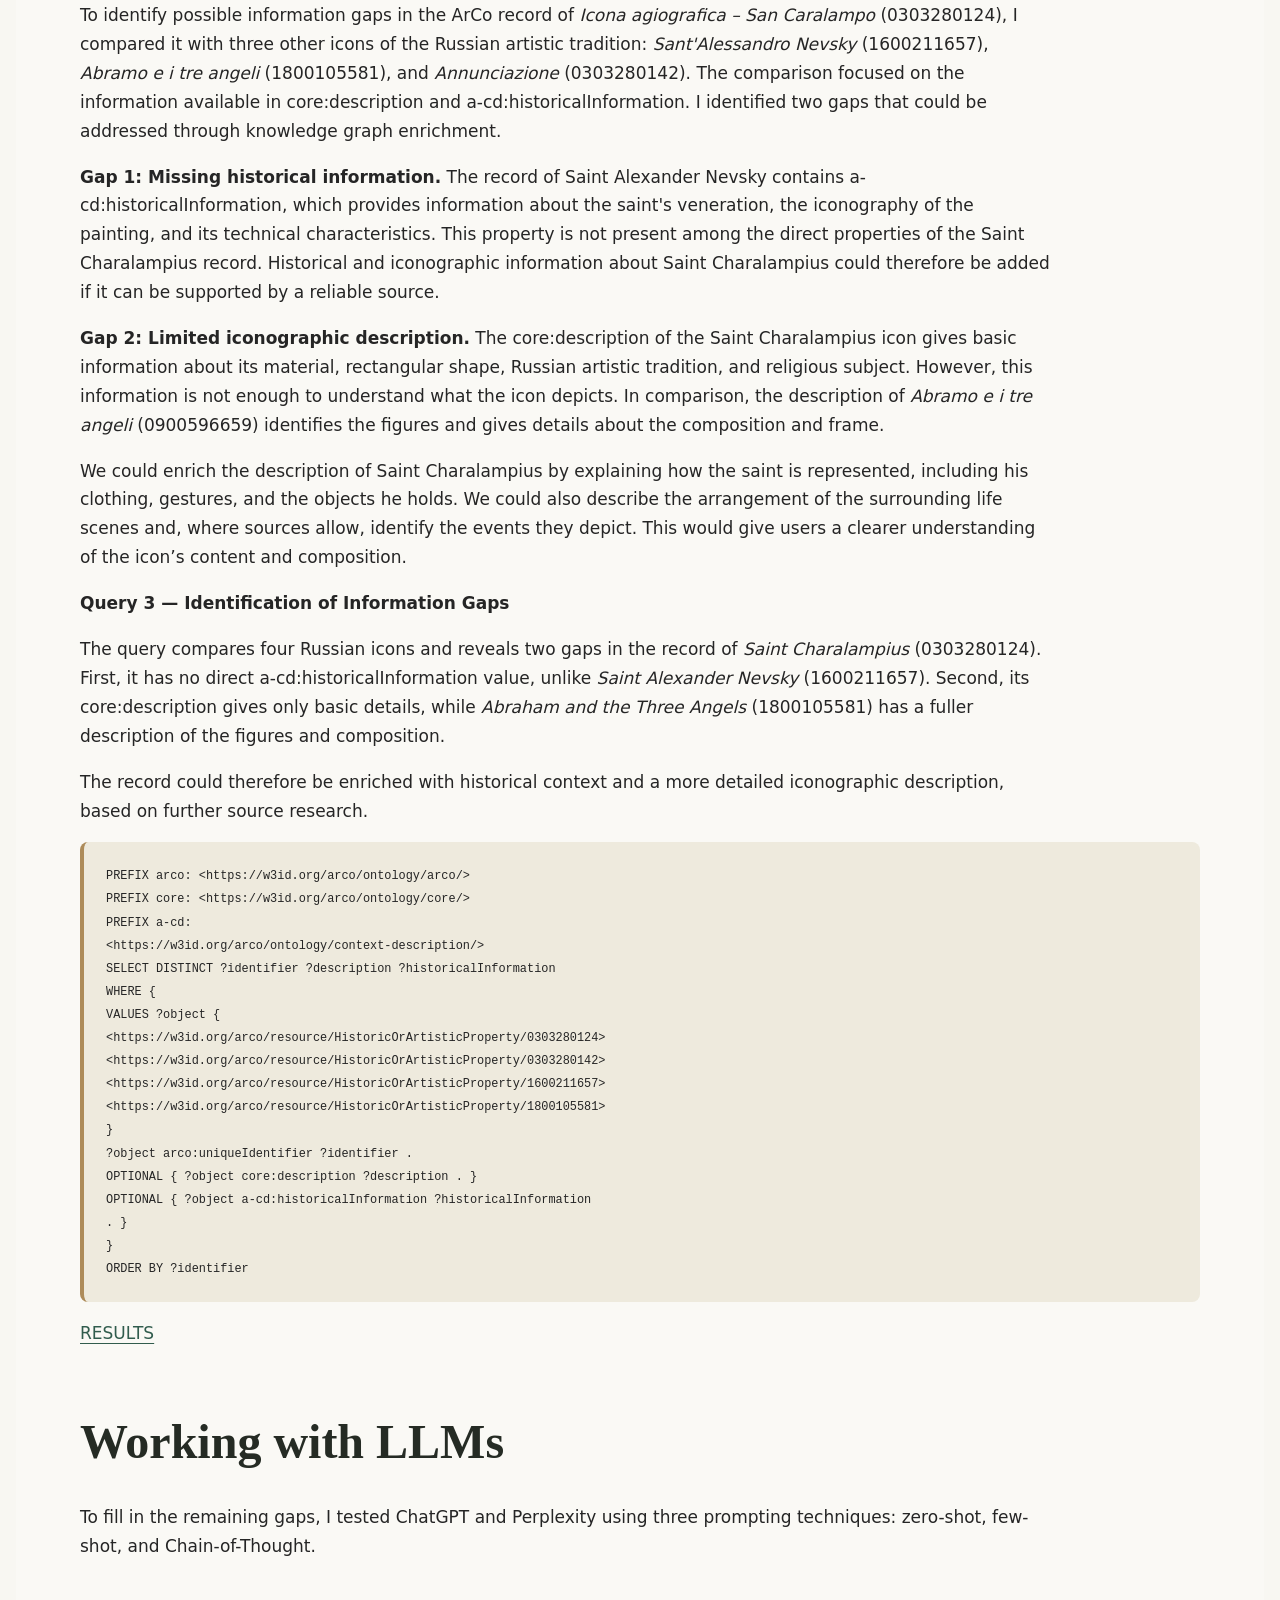
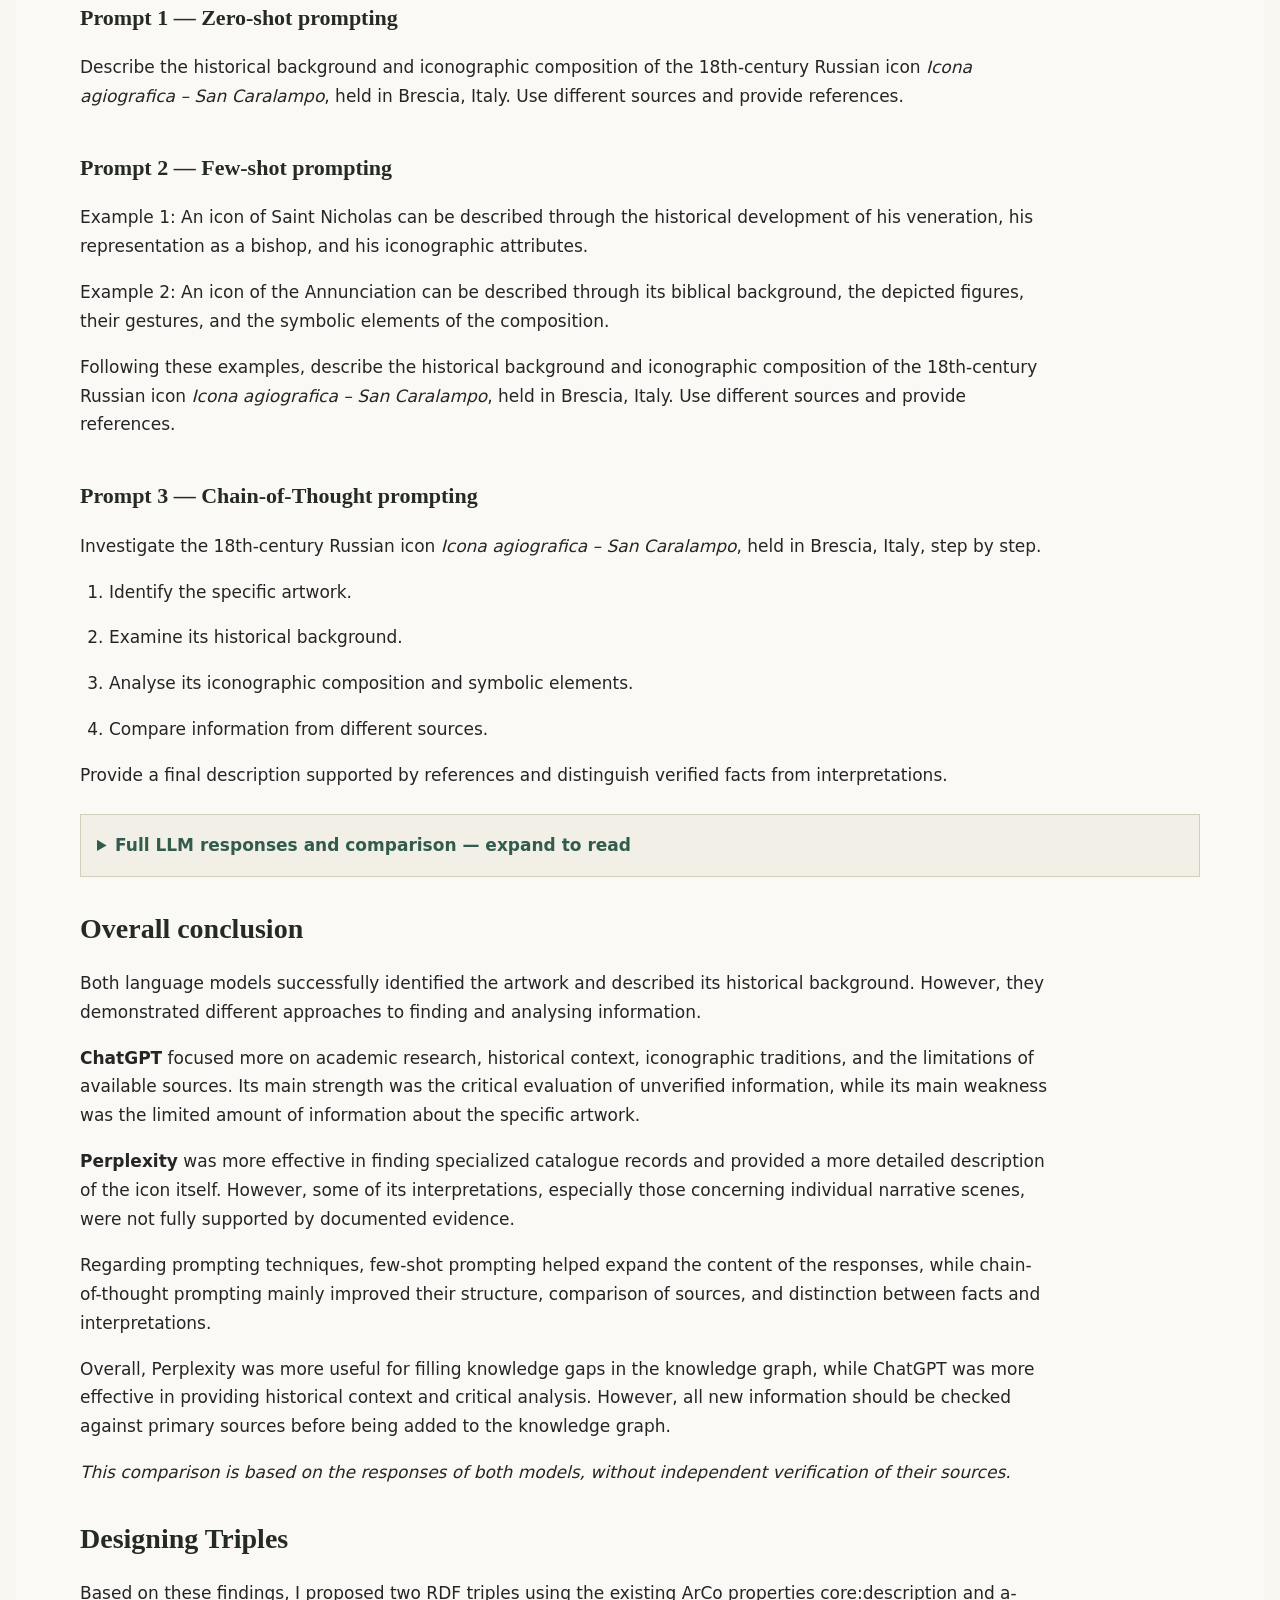
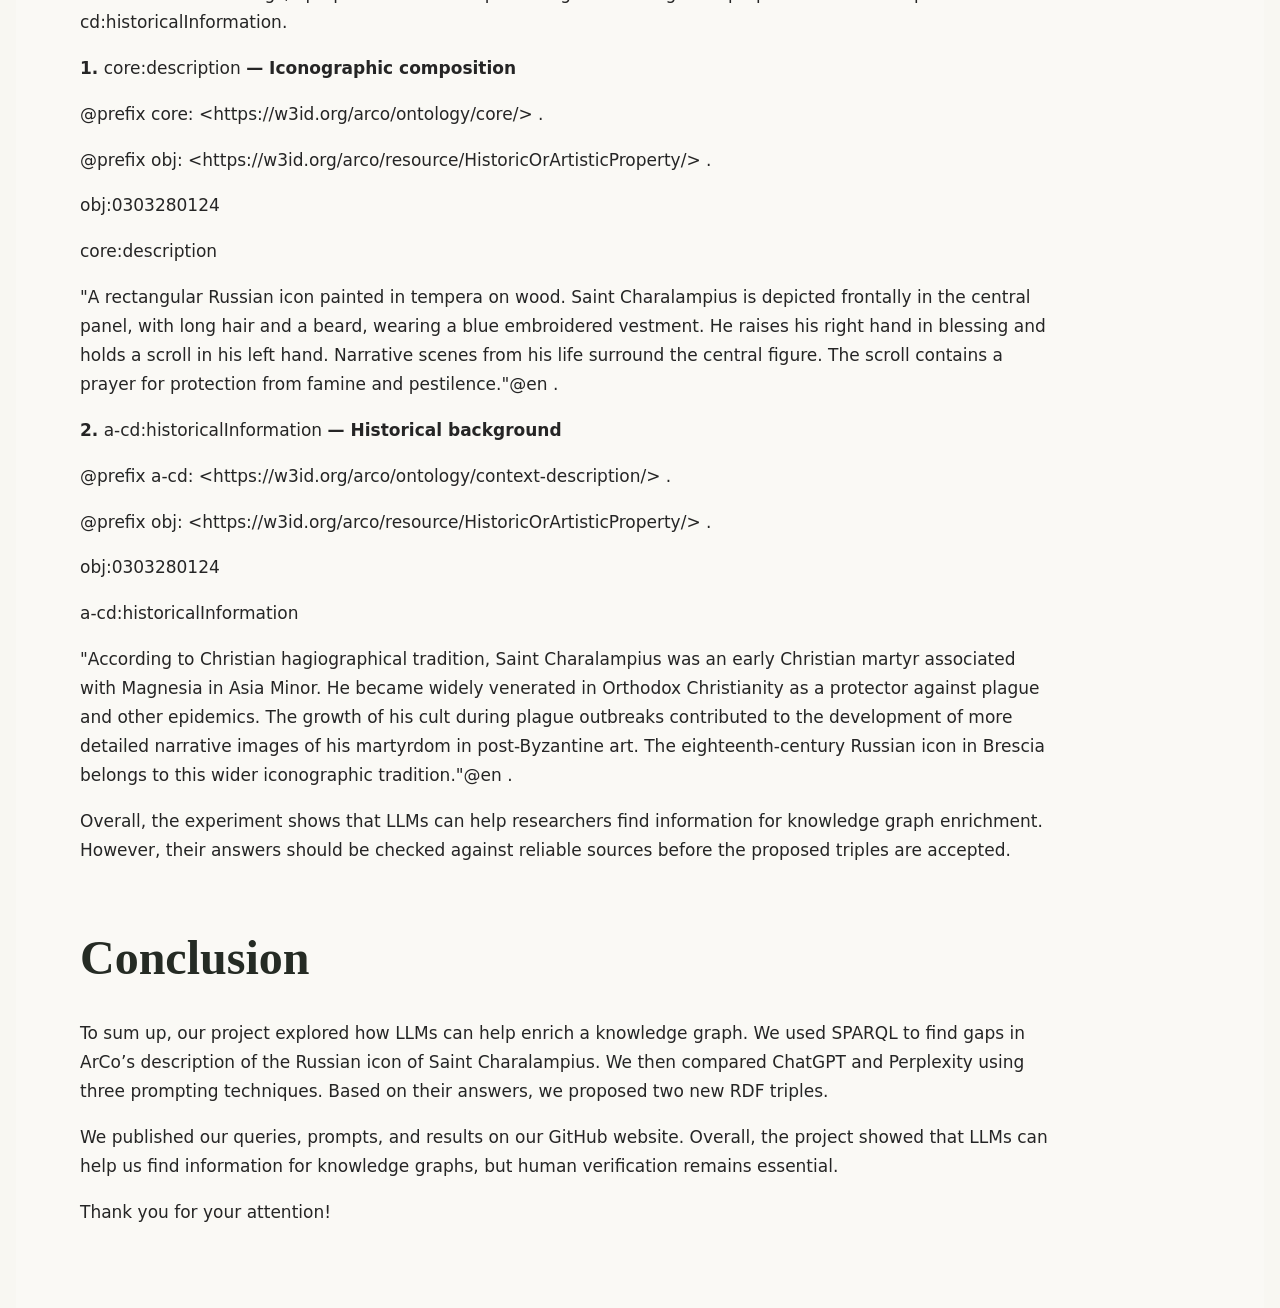
==== commit 0cbde585: "Update index.html" ====
--- a/index.html
+++ b/index.html
@@ -1,17 +1,2366 @@
-<!doctype html><html lang="en"><head><meta charset="utf-8"><meta name="viewport" content="width=device-width,initial-scale=1"><title>Enriching ArCo | Saint Charalampius</title><link rel="stylesheet" href="style.css"></head><body><header><div class="wrap"><p class="eyebrow">KE4H · KNOWLEDGE GRAPH ENRICHMENT</p><h1>Enriching ArCo</h1><p class="subtitle">The Icon of Saint Charalampius</p></div></header><nav aria-label="Main navigation"><div class="wrap"><a href="#home">Home</a><a href="#method">Methodology</a><a href="#queries">SPARQL</a><a href="#gaps">Gaps</a><a href="#llm">LLMs</a><a href="#rdf">Enrichment</a><a href="#conclusion">Conclusions</a><a href="#sources">Sources</a></div></nav><main class="wrap"><section id="home"><p class="eyebrow">01 / PROJECT</p><h2>Abstract</h2><p>This project explores how SPARQL and large language models can support the enrichment of ArCo, the Italian cultural heritage knowledge graph. We focus on an eighteenth-century Russian icon of Saint Charalampius in Brescia. We examine its record, identify information gaps, compare responses from ChatGPT and Perplexity, and propose additional RDF statements.</p><p><strong>Team:</strong> Marina Khamokova </p><p><strong>Object:</strong> <a href="https://w3id.org/arco/resource/HistoricOrArtisticProperty/0303280124">Icona agiografica – San Caralampo, 0303280124</a></p></section><section id="method"><p class="eyebrow">02 / PROCESS</p><h2>Methodology</h2><ol><li>Explore ArCo using SPARQL.</li><li>Compare records and identify information gaps.</li><li> Promt LLMs (ChatGPT and Perplexity) to generate relevant knoledge .</li><li>Assess the outputs.</li><li>Propose RDF triples.</li></ol></section><section id="queries"><p class="eyebrow">03 / EXPLORATION</p><h2>SPARQL Queries</h2><p>Query 1. Searching for Russian icons in ArCo: <a href="https://www.google.com/url?q=https://dati.cultura.gov.it/sparql?default-graph-uri%3D%26query%3DPREFIX%2Barco%253A%2B%253Chttps%253A%252F%252Fw3id.org%252Farco%252Fontology%252Farco%252F%253E%250D%250APREFIX%2Bdc%253A%2B%253Chttp%253A%252F%252Fpurl.org%252Fdc%252Felements%252F1.1%252F%253E%250D%250APREFIX%2Brdfs%253A%2B%253Chttp%253A%252F%252Fwww.w3.org%252F2000%252F01%252Frdf-schema%2523%253E%250D%250A%250D%250ASELECT%2BDISTINCT%2B%253Fobject%2B%253Flabel%250D%250AWHERE%2B%257B%250D%250A%2B%2B%253Fobject%2Bdc%253Atype%2B%2522icona%2522%2B%253B%250D%250A%2B%2B%2B%2B%2B%2B%2B%2B%2B%2Ba%2Barco%253AHistoricOrArtisticProperty%2B%253B%250D%250A%2B%2B%2B%2B%2B%2B%2B%2B%2B%2Brdfs%253Alabel%2B%253Flabel%2B.%250D%250A%250D%250A%2B%2BFILTER%2528LANG%2528%253Flabel%2529%2B%253D%2B%2522it%2522%2529%250D%250A%2B%2BFILTER%2528REGEX%2528STR%2528%253Flabel%2529%252C%2B%2522ambito%2Brusso%2522%252C%2B%2522i%2522%2529%2529%250D%250A%257D%250D%250AORDER%2BBY%2B%253Flabel%250D%250ALIMIT%2B100%26format%3Dtext%252Fhtml%26timeout%3D0%26signal_void%3Don&sa=D&source=docs&ust=1795734482056323&usg=AOvVaw3nl2hQbnzmjHC5bt1H7QZE">RESULTS</a></p><div class="todo">PREFIX arco: <https://w3id.org/arco/ontology/arco/>
-<pre class="sparql-query"><code>PREFIX arco: &lt;https://w3id.org/arco/ontology/arco/&gt;
+<!DOCTYPE html>
+
+<html lang="en" xml:lang="" xmlns="http://www.w3.org/1999/xhtml">
+<head>
+<meta charset="utf-8"/>
+<meta content="pandoc" name="generator"/>
+<meta content="width=device-width, initial-scale=1.0, user-scalable=yes" name="viewport"/>
+<title>Enriching ArCo: Saint Charalampius</title>
+<style>
+html {
+color: #1a1a1a;
+background-color: #fdfdfd;
+}
+body {
+margin: 0 auto;
+max-width: 36em;
+padding-left: 50px;
+padding-right: 50px;
+padding-top: 50px;
+padding-bottom: 50px;
+hyphens: auto;
+overflow-wrap: break-word;
+text-rendering: optimizeLegibility;
+font-kerning: normal;
+}
+@media (max-width: 600px) {
+body {
+font-size: 0.9em;
+padding: 12px;
+}
+h1 {
+font-size: 1.8em;
+}
+}
+@media print {
+html {
+background-color: white;
+}
+body {
+background-color: transparent;
+color: black;
+font-size: 12pt;
+}
+p, h2, h3 {
+orphans: 3;
+widows: 3;
+}
+h2, h3, h4 {
+page-break-after: avoid;
+}
+}
+p {
+margin: 1em 0;
+}
+a {
+color: #1a1a1a;
+}
+a:visited {
+color: #1a1a1a;
+}
+img {
+max-width: 100%;
+}
+svg {
+height: auto;
+max-width: 100%;
+}
+h1, h2, h3, h4, h5, h6 {
+margin-top: 1.4em;
+}
+h5, h6 {
+font-size: 1em;
+font-style: italic;
+}
+h6 {
+font-weight: normal;
+}
+ol, ul {
+padding-left: 1.7em;
+margin-top: 1em;
+}
+li > ol, li > ul {
+margin-top: 0;
+}
+blockquote {
+margin: 1em 0 1em 1.7em;
+padding-left: 1em;
+border-left: 2px solid #e6e6e6;
+color: #606060;
+}
+code {
+font-family: Menlo, Monaco, Consolas, 'Lucida Console', monospace;
+font-size: 85%;
+margin: 0;
+hyphens: manual;
+}
+pre {
+margin: 1em 0;
+overflow: auto;
+}
+pre code {
+padding: 0;
+overflow: visible;
+overflow-wrap: normal;
+}
+.sourceCode {
+background-color: transparent;
+overflow: visible;
+}
+hr {
+background-color: #1a1a1a;
+border: none;
+height: 1px;
+margin: 1em 0;
+}
+table {
+margin: 1em 0;
+border-collapse: collapse;
+width: 100%;
+overflow-x: auto;
+display: block;
+font-variant-numeric: lining-nums tabular-nums;
+}
+table caption {
+margin-bottom: 0.75em;
+}
+tbody {
+margin-top: 0.5em;
+border-top: 1px solid #1a1a1a;
+border-bottom: 1px solid #1a1a1a;
+}
+th {
+border-top: 1px solid #1a1a1a;
+padding: 0.25em 0.5em 0.25em 0.5em;
+}
+td {
+padding: 0.125em 0.5em 0.25em 0.5em;
+}
+header {
+margin-bottom: 4em;
+text-align: center;
+}
+#TOC li {
+list-style: none;
+}
+#TOC ul {
+padding-left: 1.3em;
+}
+#TOC > ul {
+padding-left: 0;
+}
+#TOC a:not(:hover) {
+text-decoration: none;
+}
+code{white-space: pre-wrap;}
+span.smallcaps{font-variant: small-caps;}
+div.columns{display: flex; gap: min(4vw, 1.5em);}
+div.column{flex: auto; overflow-x: auto;}
+div.hanging-indent{margin-left: 1.5em; text-indent: -1.5em;}
+
+ul.task-list[class]{list-style: none;}
+ul.task-list li input[type="checkbox"] {
+font-size: inherit;
+width: 0.8em;
+margin: 0 0.8em 0.2em -1.6em;
+vertical-align: middle;
+}
+.display.math{display: block; text-align: center; margin: 0.5rem auto;}
+</style>
+<style>body{font:17px/1.65 system-ui,sans-serif;color:#252525;max-width:1100px;margin:auto;padding:30px 5%;background:#faf9f5}h1,h2,h3{line-height:1.2;color:#533b27;margin-top:2em}a{color:#745124}img{max-width:100%;height:auto}figure{text-align:center}figure img{max-height:650px}pre{overflow:auto;background:#eeeae2;padding:18px;border-radius:8px;white-space:pre-wrap}table{border-collapse:collapse;width:100%;display:block;overflow:auto}td,th{border:1px solid #ccc;padding:12px;vertical-align:top;min-width:120px}td p{margin:.5em 0}nav{background:#eeeae2;padding:16px 25px;border-radius:8px}header h1{font-size:2.4em}code{overflow-wrap:anywhere}</style>
+<style>html{scroll-behavior:smooth;background:#f8f7f2;color:#292e28}body{max-width:1120px;margin:auto;padding:clamp(20px,5vw,70px);font:17px/1.7 system-ui,sans-serif;overflow-wrap:anywhere}header{border-bottom:1px solid #b8b4a5;padding:30px 0 45px;margin-bottom:30px}header h1{font-size:clamp(38px,6vw,76px);line-height:1.04;max-width:850px}h1,h2,h3{font-family:Georgia,serif;line-height:1.2;color:#252b24}h1{font-size:clamp(30px,4vw,48px);margin-top:65px}h2{font-size:28px;margin-top:35px}h3{font-size:22px}p{max-width:90ch}a{color:#315c4d;text-underline-offset:4px}nav{background:#eeece2;border:1px solid #dedacc;padding:20px 28px;border-radius:6px;margin:25px 0}nav ul{display:flex;flex-wrap:wrap;gap:8px 24px;list-style:none;padding:0;margin:0}nav a{font-size:14px;font-weight:650}pre{background:#eeeadd;border-left:4px solid #ad8b59;padding:22px;overflow-x:auto;white-space:pre;overflow-wrap:normal;font:14px/1.65 Consolas,monospace}code{font-family:Consolas,monospace}table{border-collapse:collapse;width:100%;font-size:14px;margin:20px 0}td,th{border:1px solid #d6d1c3;padding:12px;vertical-align:top}th{background:#e8e5d9}td h1,td h2,td h3{font-size:19px;margin:18px 0 8px}img{max-width:100%;height:auto}details{border:1px solid #d4cebd;background:#f1efe6;padding:16px;margin:24px 0}summary{cursor:pointer;font-weight:700;color:#315c4d}@media(max-width:650px){body{padding:18px}table{display:block;overflow-x:auto}td{min-width:220px}nav ul{display:block}}</style></head>
+<body>
+<header id="title-block-header">
+<h1 class="title">Enriching ArCo: Saint Charalampius</h1>
+</header>
+<nav id="TOC" role="doc-toc">
+<ul>
+<li><a href="#querying" id="toc-querying">Querying</a></li>
+<li><a href="#identification-of-information-gaps" id="toc-identification-of-information-gaps">Identification of
+Information Gaps</a></li>
+<li><a href="#working-with-llms" id="toc-working-with-llms">Working with
+LLMs</a>
+<ul>
+<li><a href="#overall-conclusion" id="toc-overall-conclusion"><strong>Overall conclusion</strong></a></li>
+<li><a href="#designing-triples" id="toc-designing-triples">Designing
+Triples</a></li>
+</ul></li>
+<li><a href="#conclusion-2" id="toc-conclusion-2">Conclusion</a></li>
+</ul>
+</nav>
+<p><img src="[data-uri]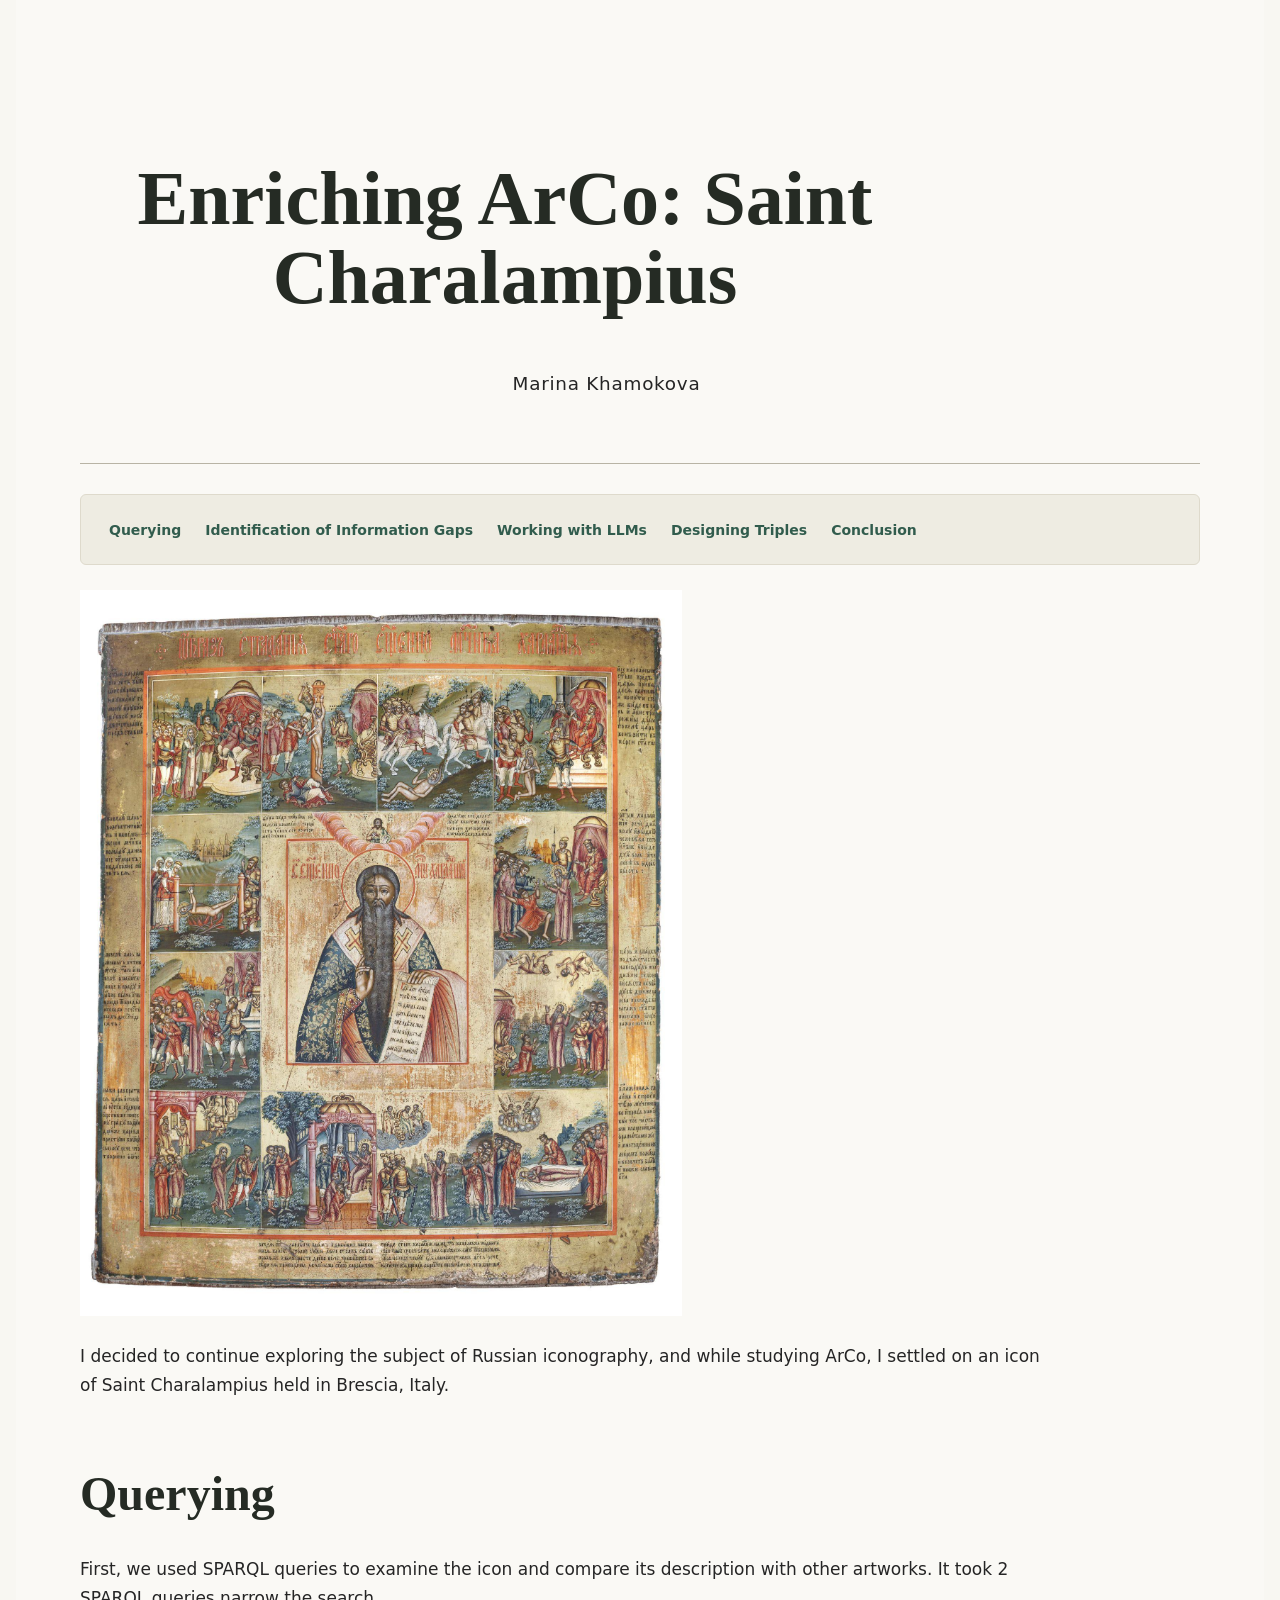
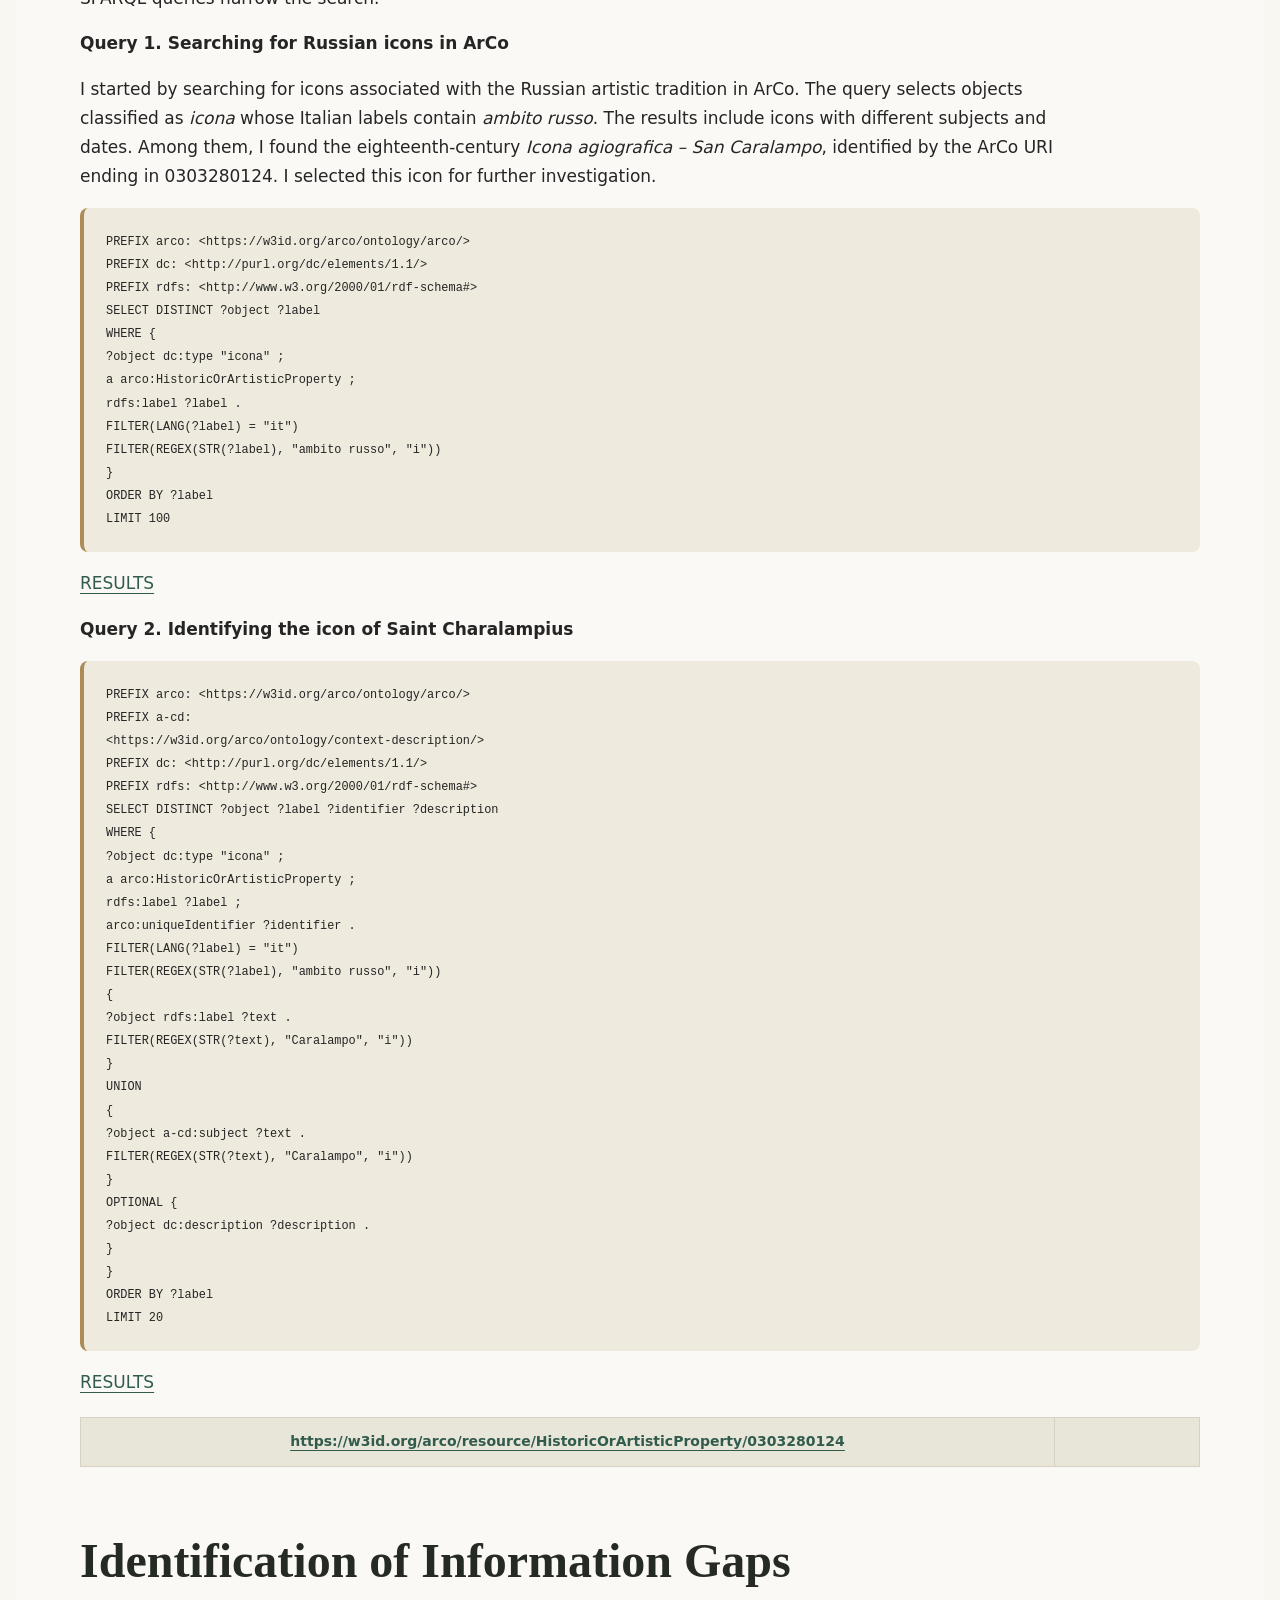
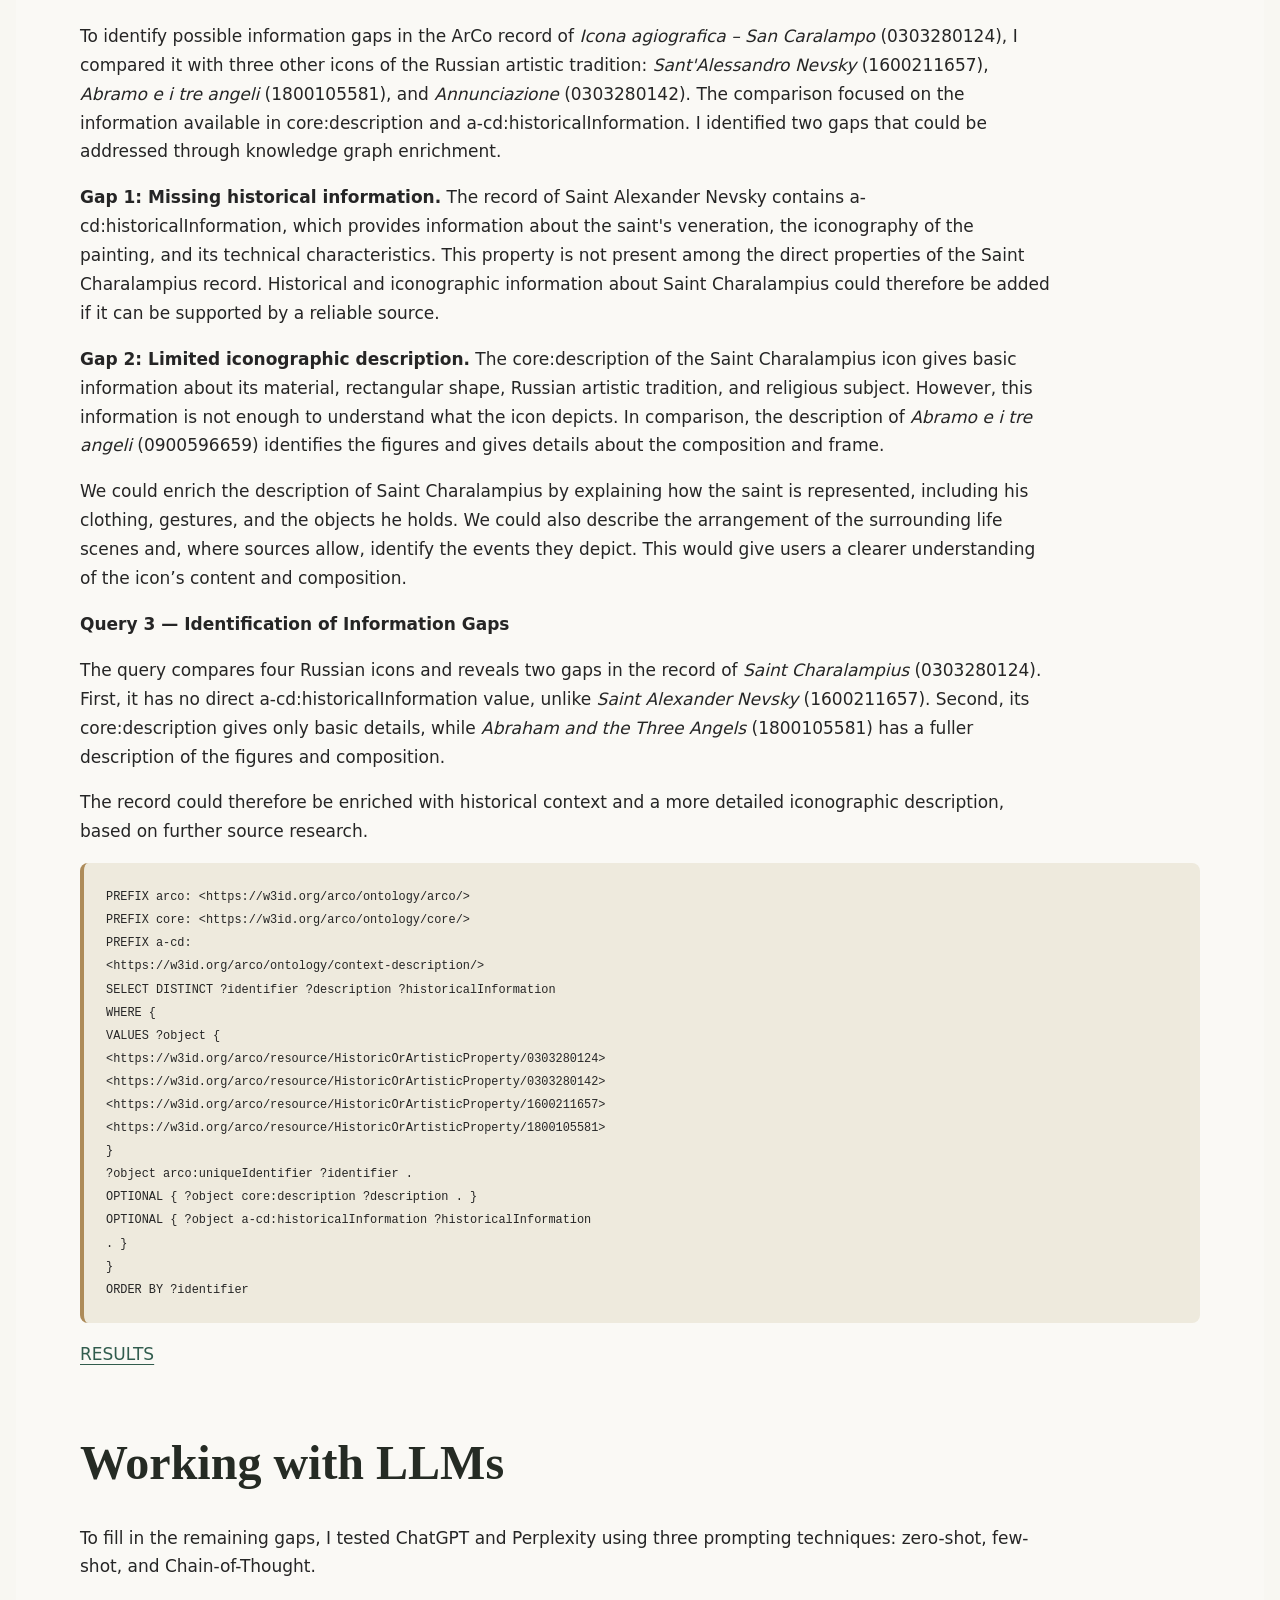
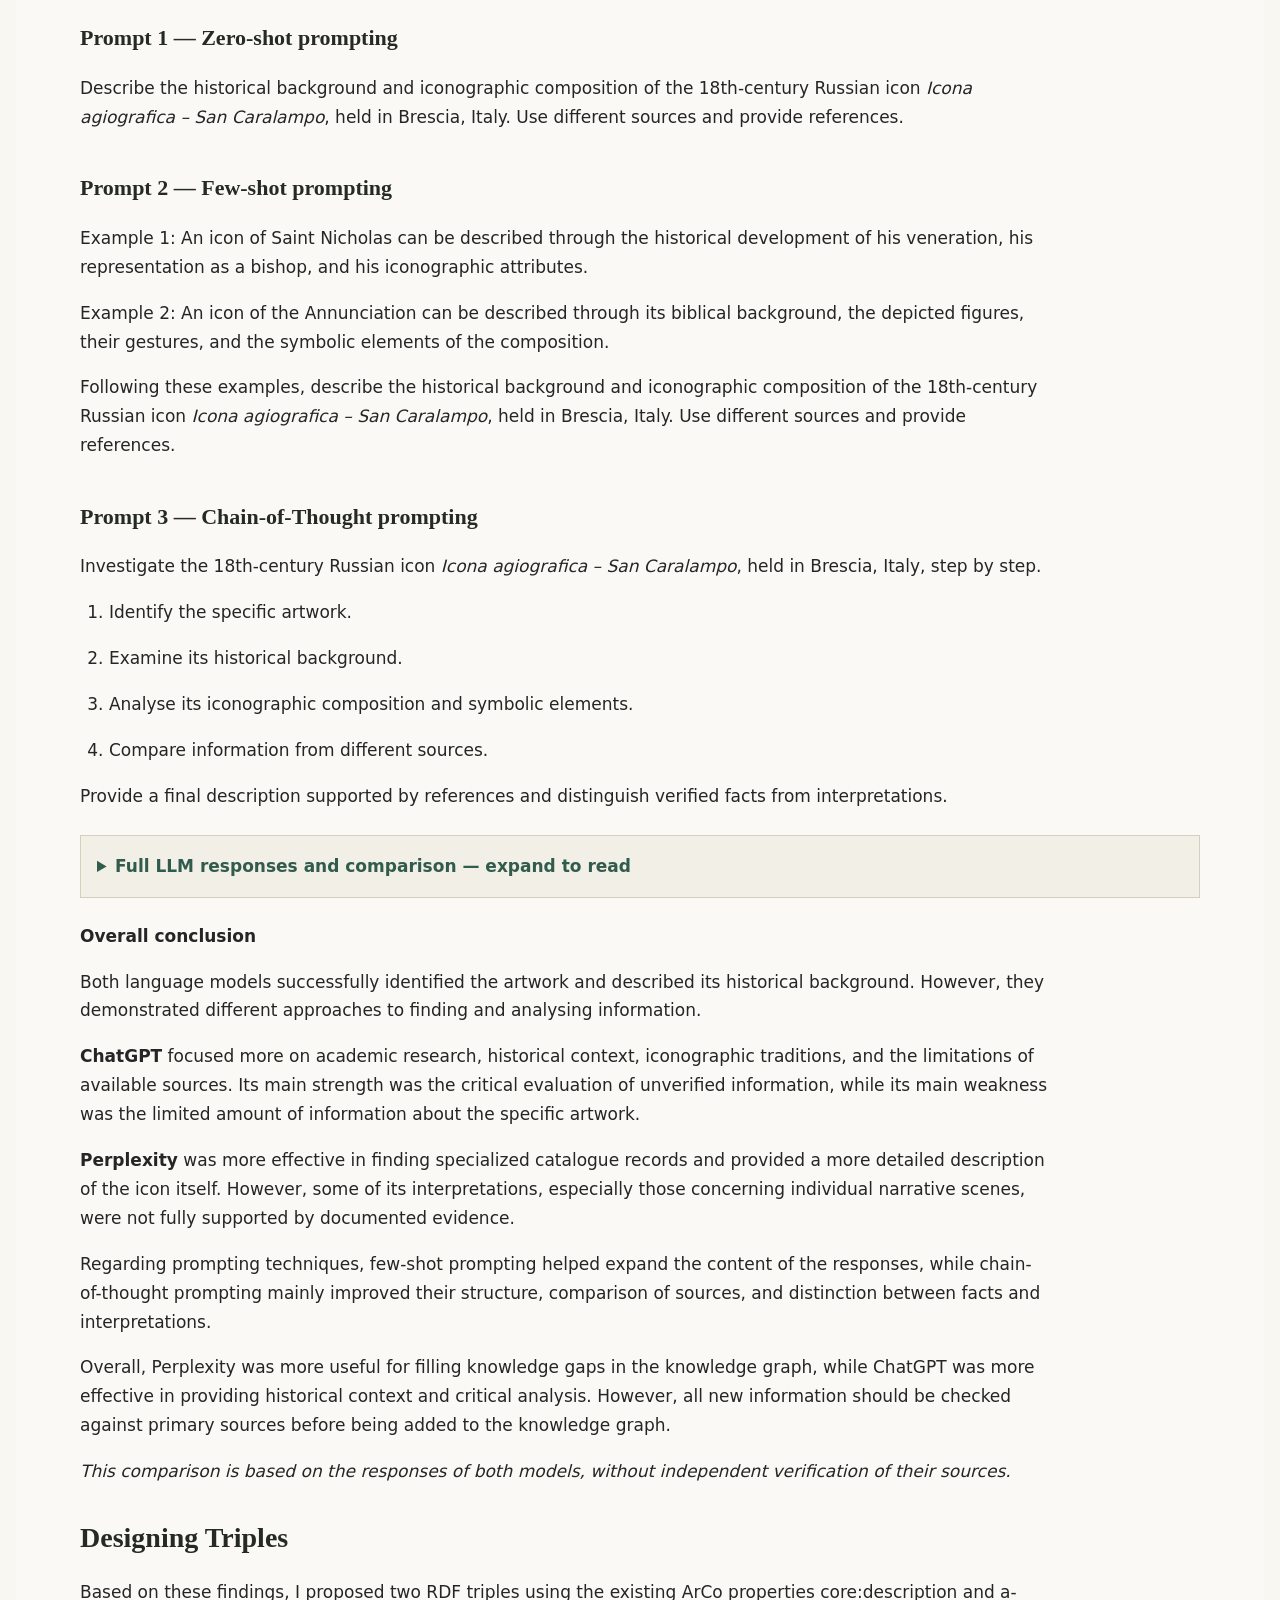
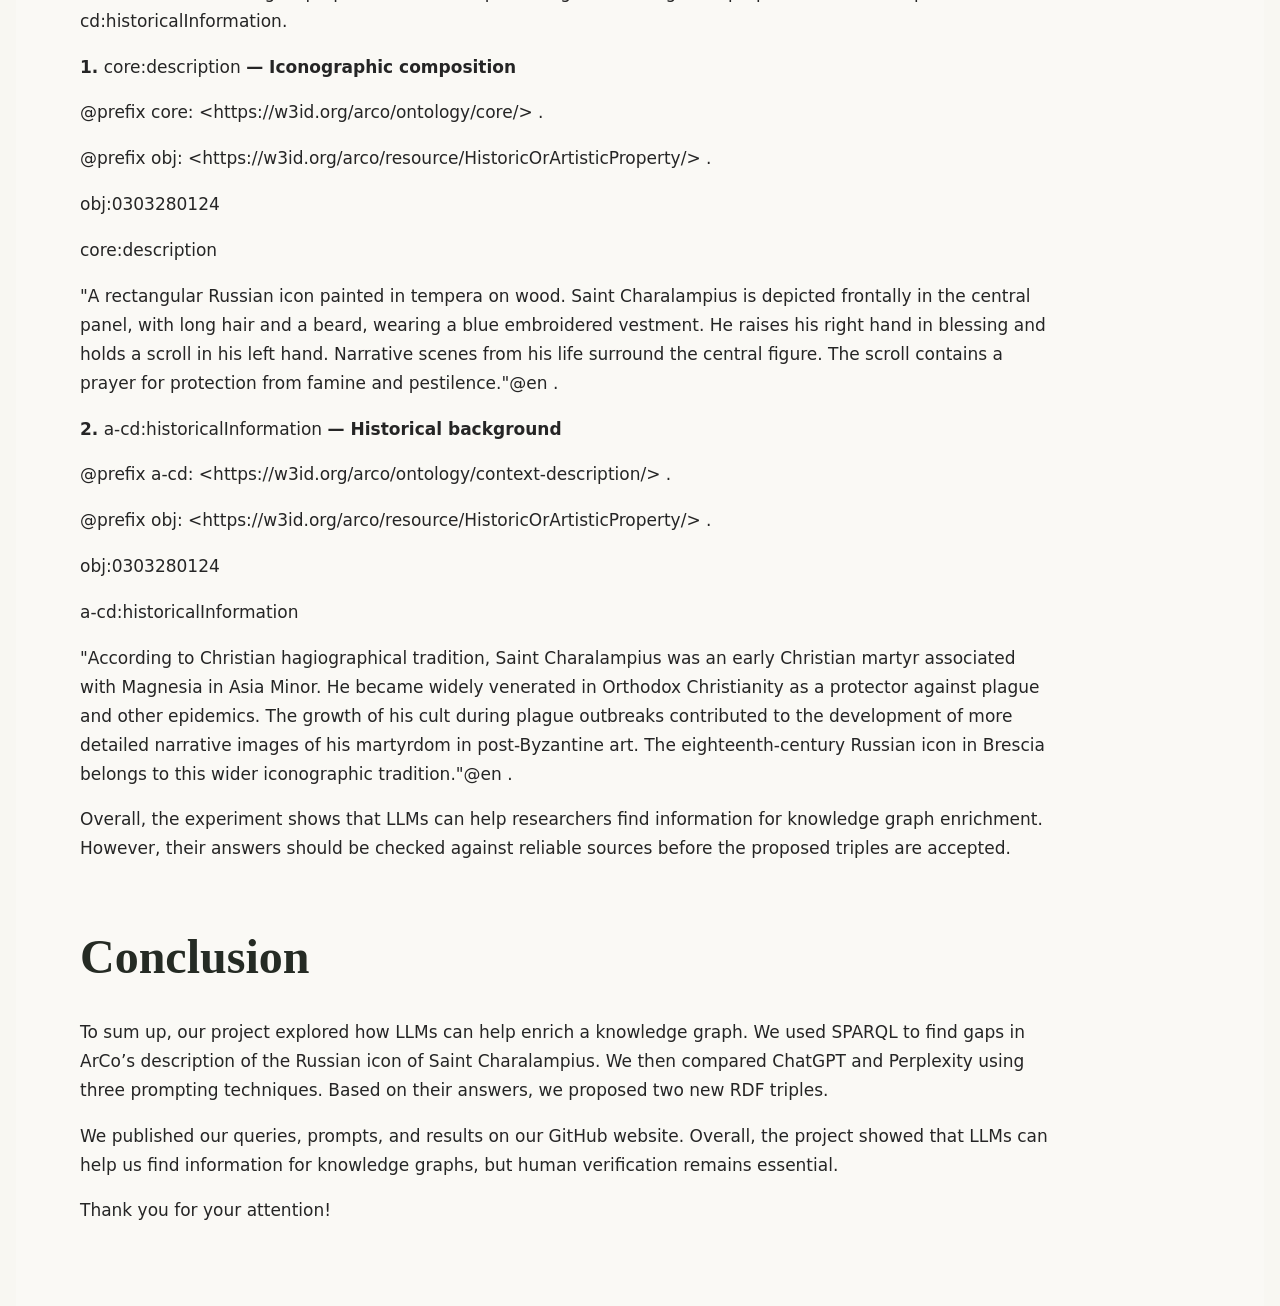
==== commit d7ac378c: "Update index.html" ====
--- a/index.html
+++ b/index.html
@@ -172,19 +172,15 @@
 <body>
 <header id="title-block-header">
 <h1 class="title">Enriching ArCo: Saint Charalampius</h1>
+<p class="author" style="font-size:1.15rem;letter-spacing:.04em;margin-top:1rem">Marina Khamokova</p>
 </header>
 <nav id="TOC" role="doc-toc">
 <ul>
 <li><a href="#querying" id="toc-querying">Querying</a></li>
 <li><a href="#identification-of-information-gaps" id="toc-identification-of-information-gaps">Identification of
 Information Gaps</a></li>
-<li><a href="#working-with-llms" id="toc-working-with-llms">Working with
-LLMs</a>
-<ul>
-<li><a href="#overall-conclusion" id="toc-overall-conclusion"><strong>Overall conclusion</strong></a></li>
-<li><a href="#designing-triples" id="toc-designing-triples">Designing
-Triples</a></li>
-</ul></li>
+<li><a href="#working-with-llms" id="toc-working-with-llms">Working with LLMs</a></li>
+<li><a href="#designing-triples" id="toc-designing-triples">Designing Triples</a></li>
 <li><a href="#conclusion-2" id="toc-conclusion-2">Conclusion</a></li>
 </ul>
 </nav>
@@ -2290,7 +2286,7 @@
 <tbody>
 </tbody>
 </table></details>
-<h2 id="overall-conclusion"><strong>Overall conclusion</strong></h2>
+<p id="overall-conclusion"><strong>Overall conclusion</strong></p>
 <p>Both language models successfully identified the artwork and
 described its historical background. However, they demonstrated
 different approaches to finding and analysing information.</p>
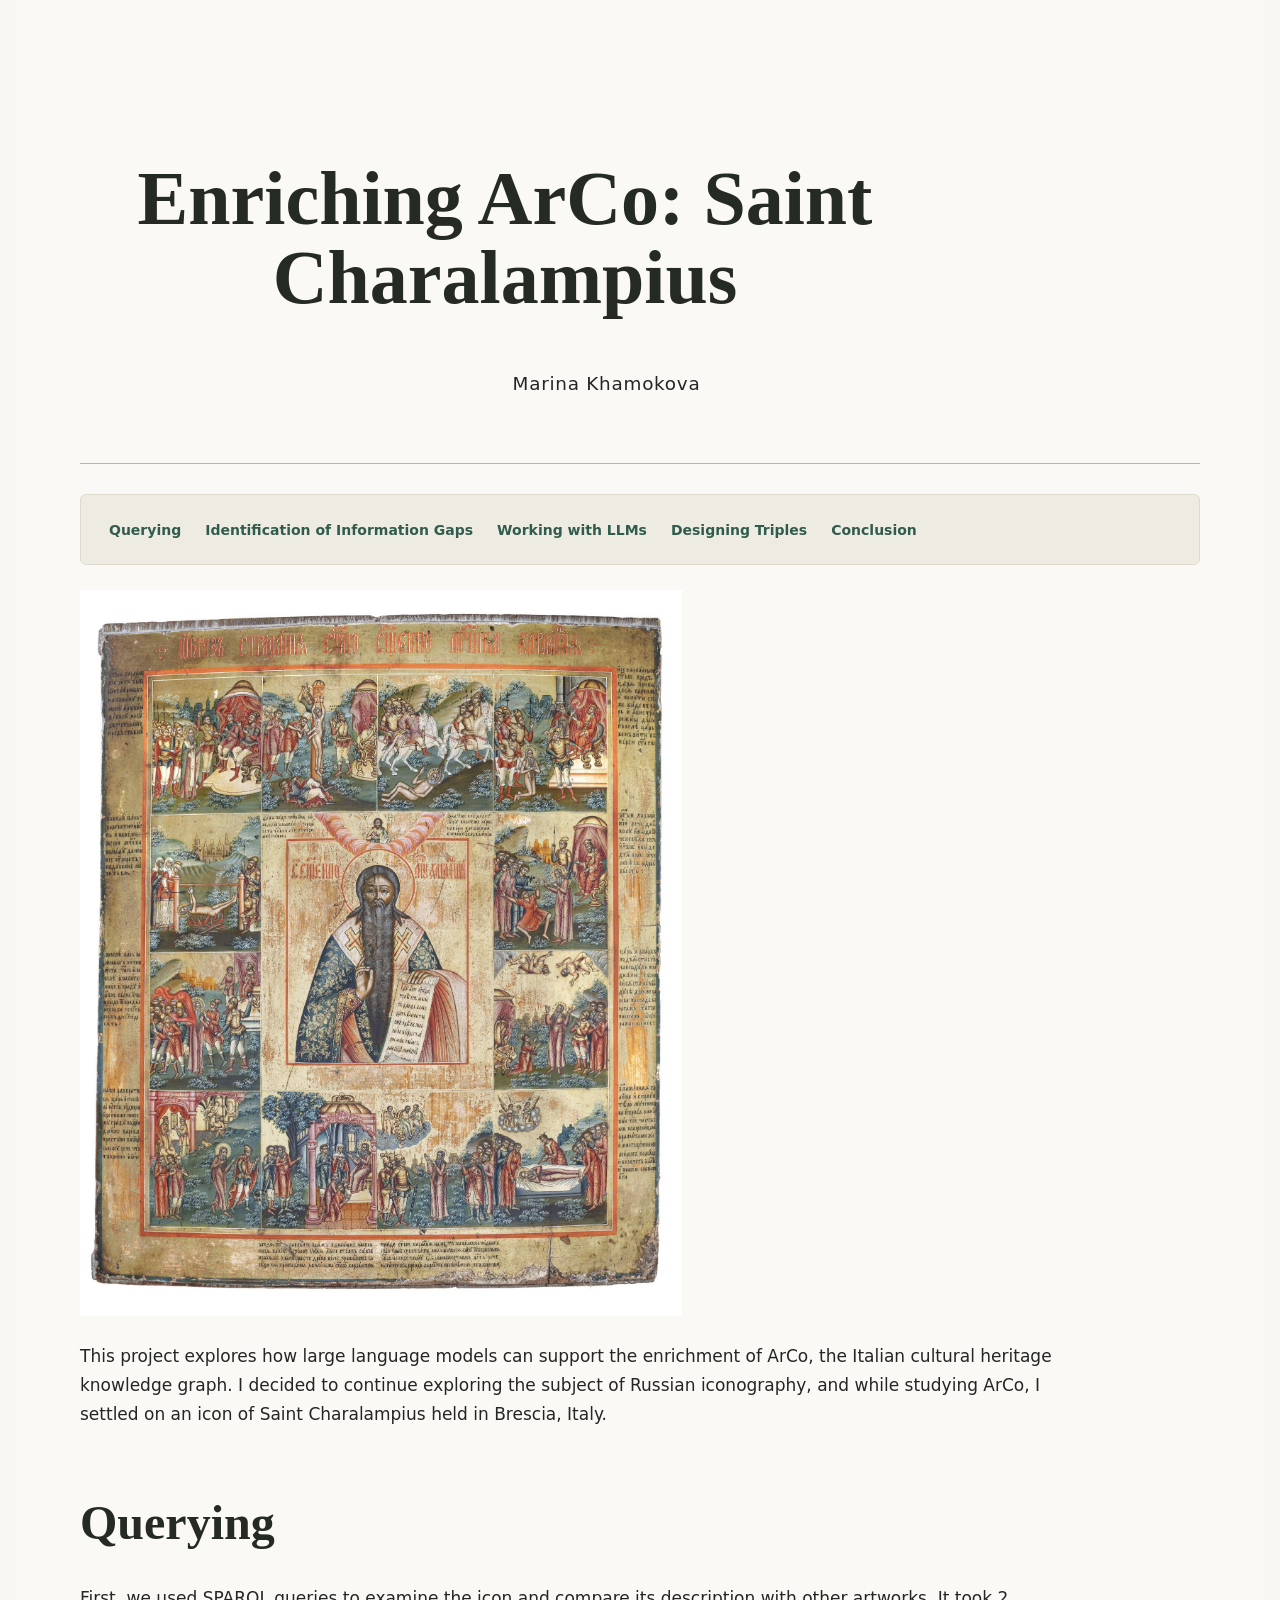
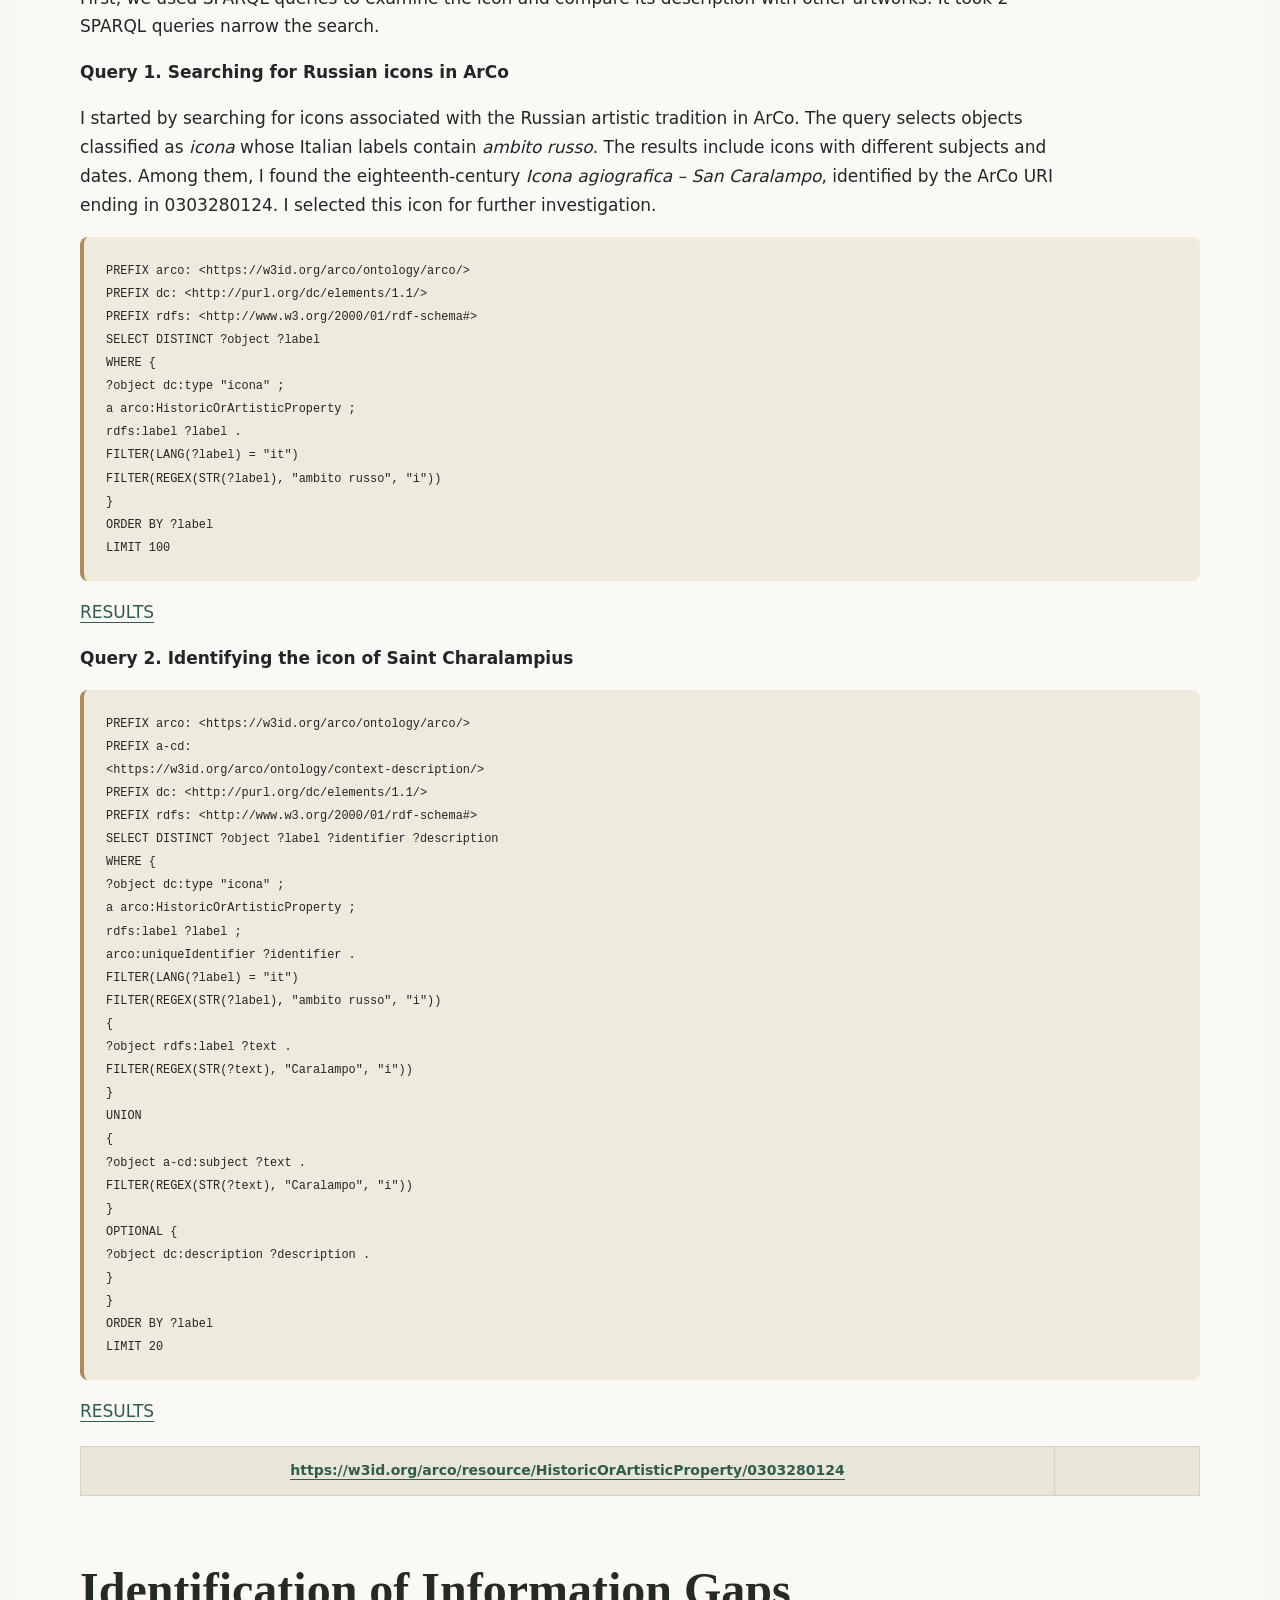
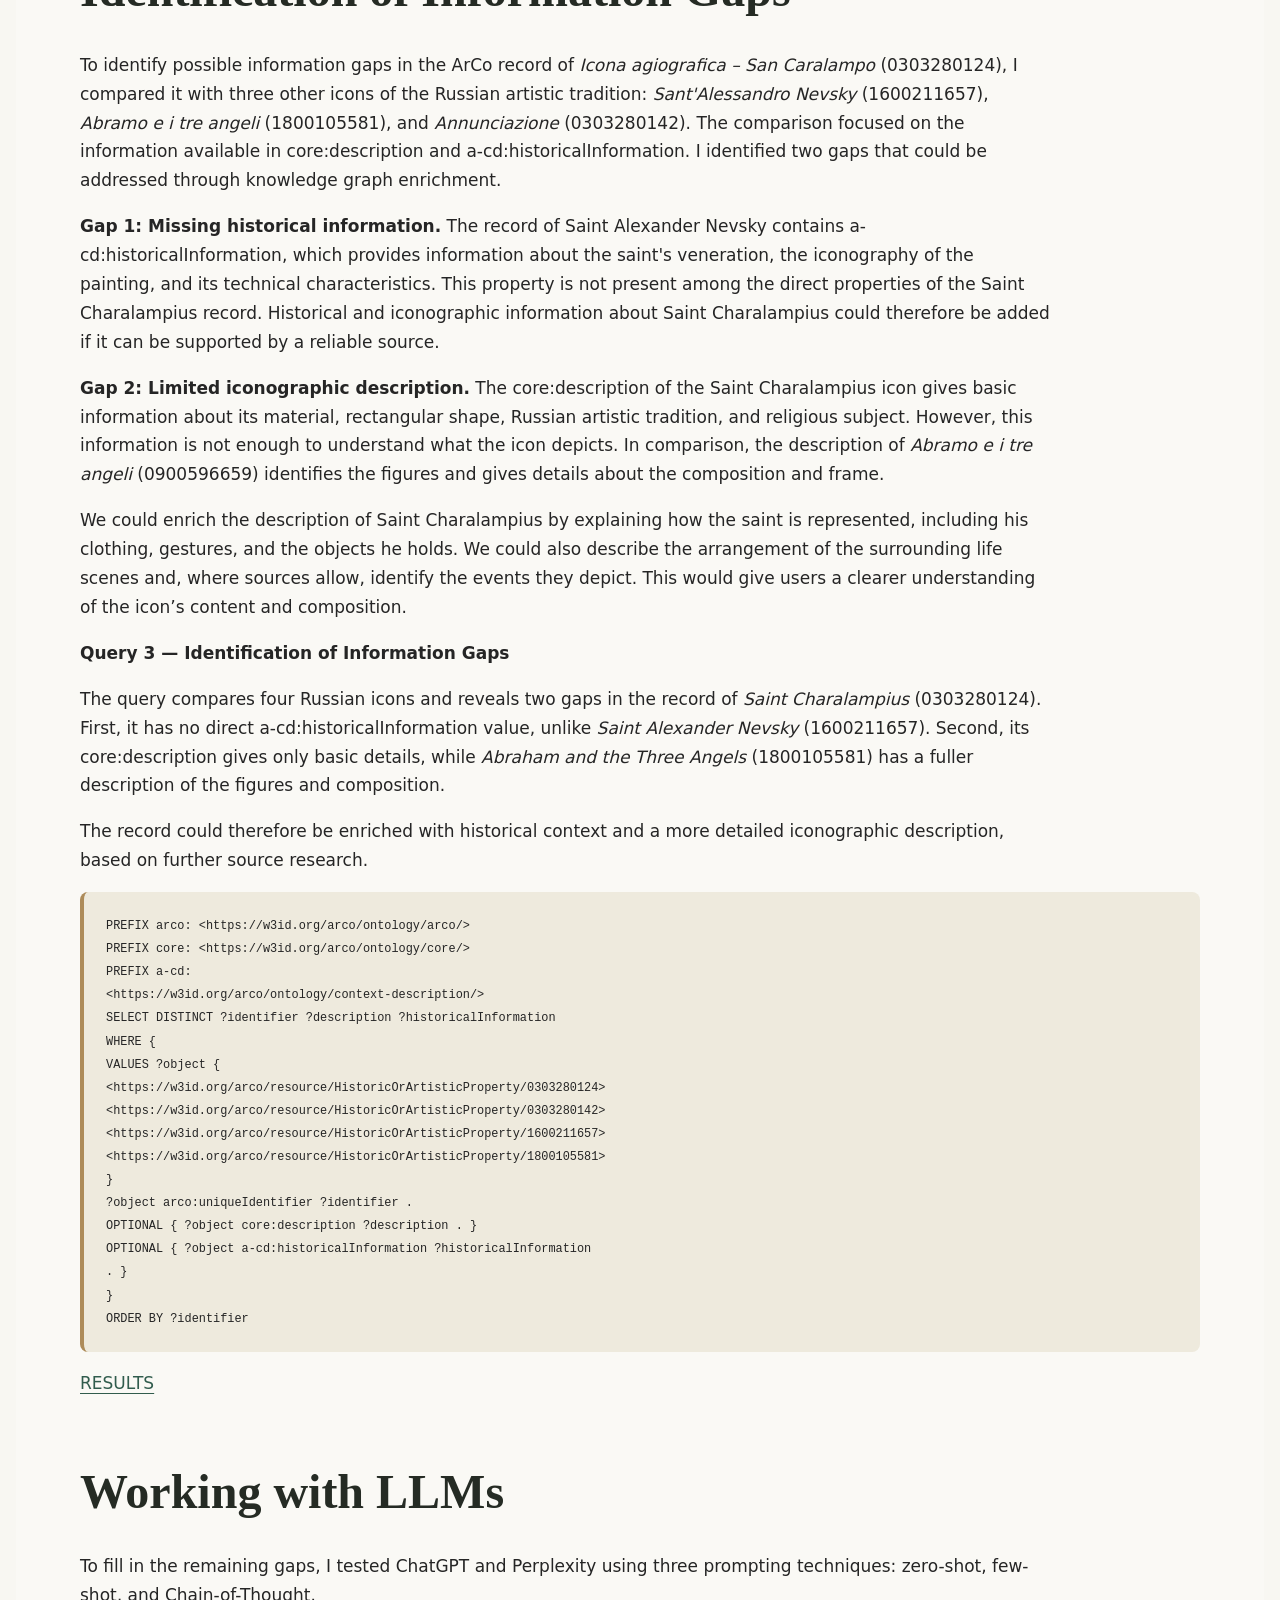
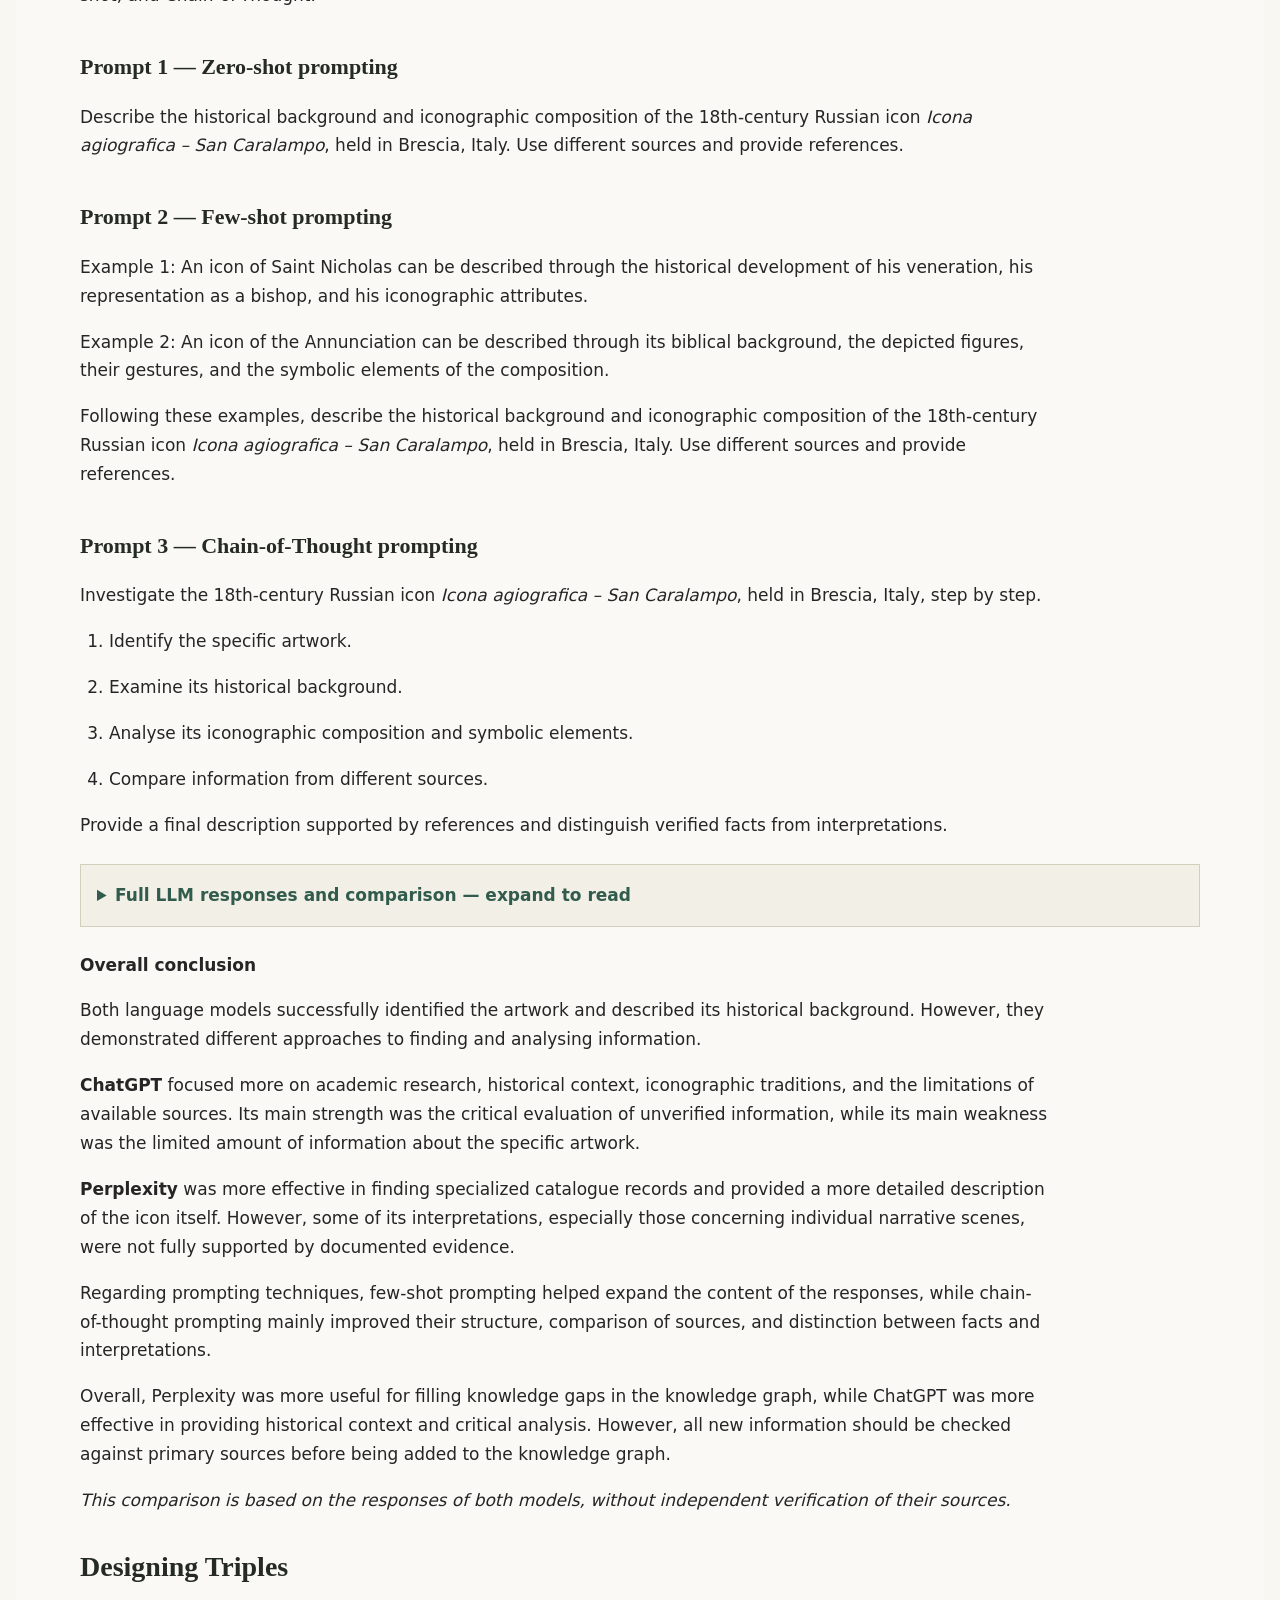
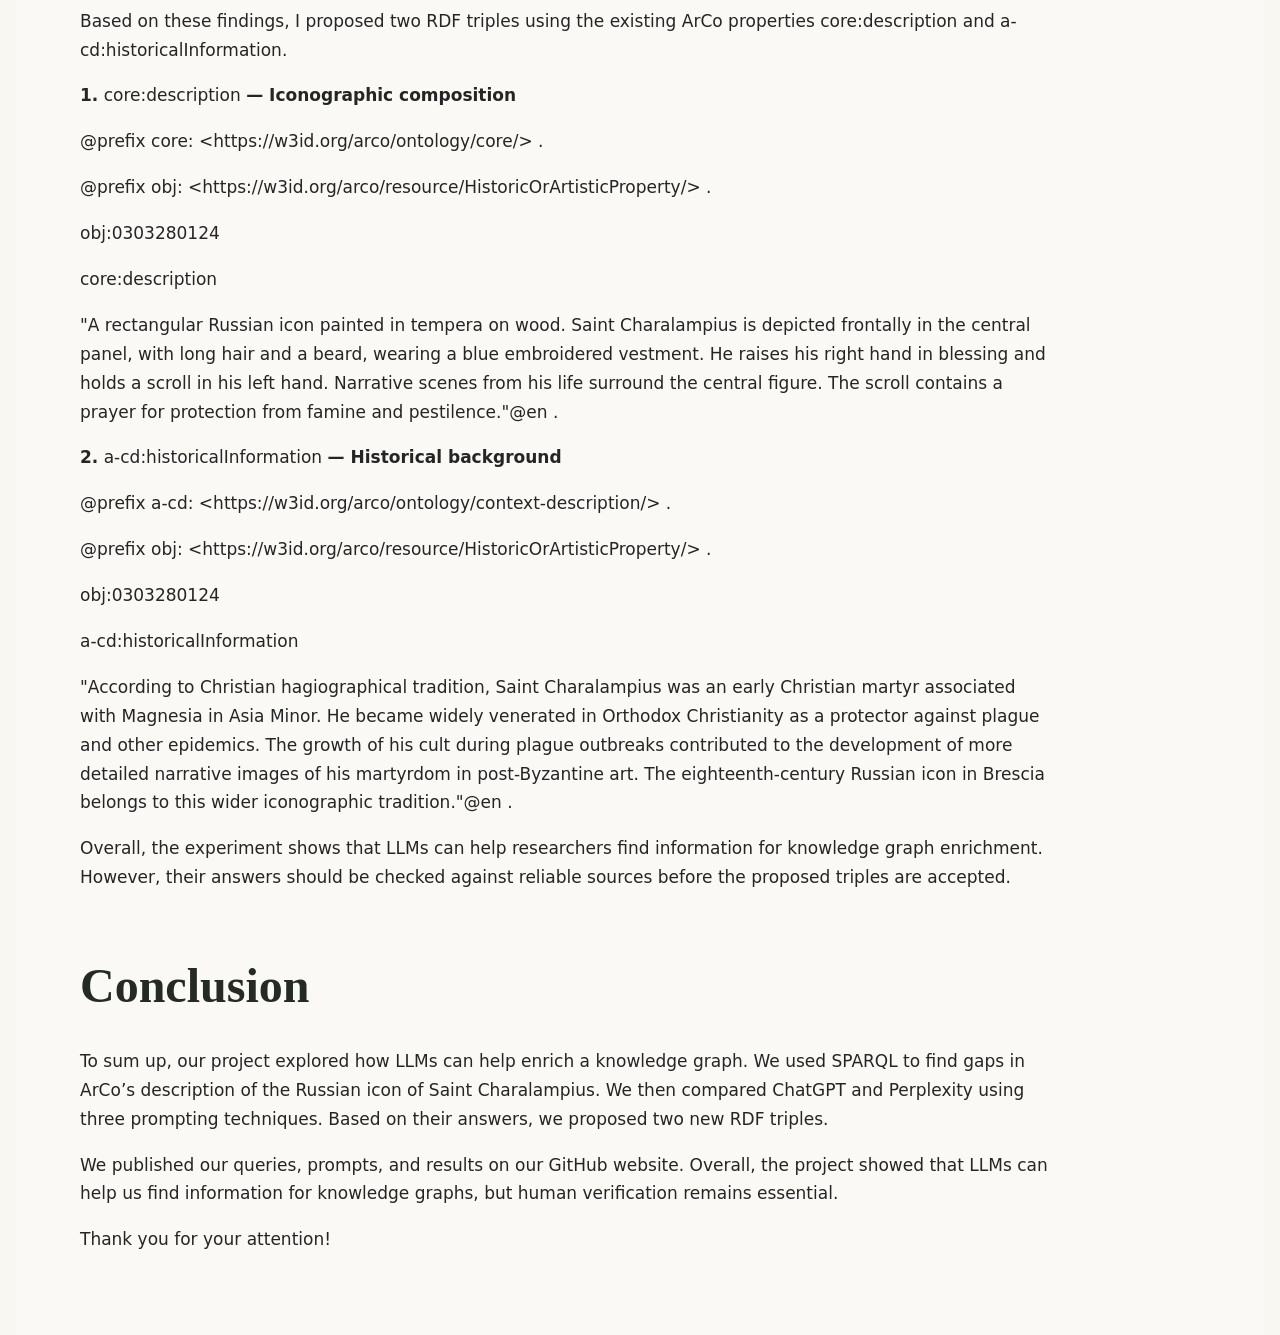
==== commit 82ddc979: "Update index.html" ====
--- a/index.html
+++ b/index.html
@@ -185,7 +185,7 @@
 </ul>
 </nav>
 <p><img src="[data-uri]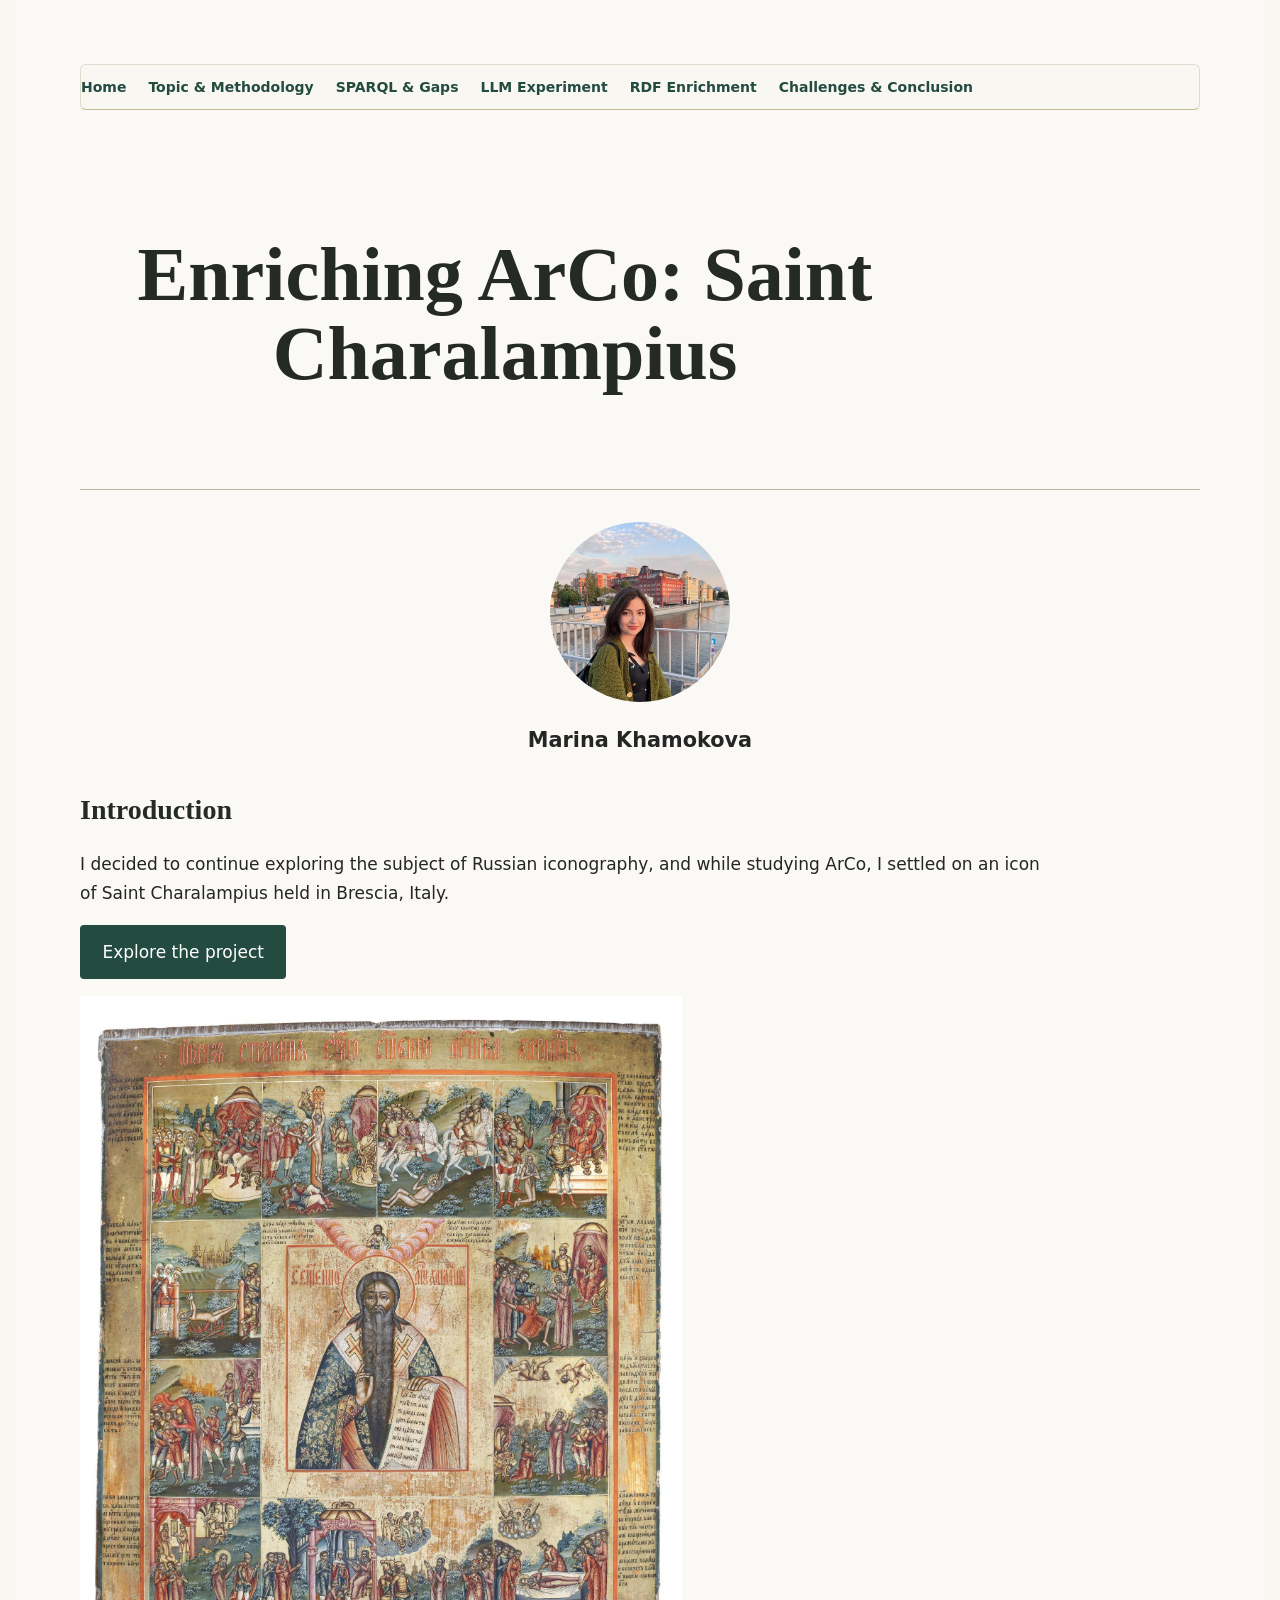
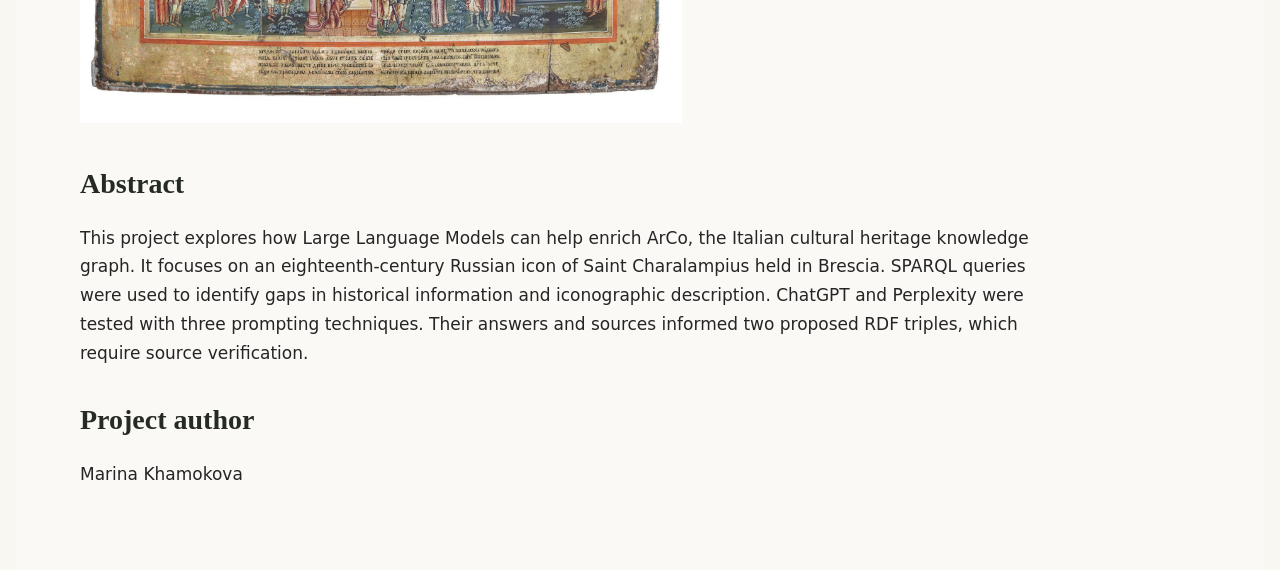
==== commit c84ed0e2: "Update index.html" ====
--- a/index.html
+++ b/index.html
@@ -168,2195 +168,8 @@
 .display.math{display: block; text-align: center; margin: 0.5rem auto;}
 </style>
 <style>body{font:17px/1.65 system-ui,sans-serif;color:#252525;max-width:1100px;margin:auto;padding:30px 5%;background:#faf9f5}h1,h2,h3{line-height:1.2;color:#533b27;margin-top:2em}a{color:#745124}img{max-width:100%;height:auto}figure{text-align:center}figure img{max-height:650px}pre{overflow:auto;background:#eeeae2;padding:18px;border-radius:8px;white-space:pre-wrap}table{border-collapse:collapse;width:100%;display:block;overflow:auto}td,th{border:1px solid #ccc;padding:12px;vertical-align:top;min-width:120px}td p{margin:.5em 0}nav{background:#eeeae2;padding:16px 25px;border-radius:8px}header h1{font-size:2.4em}code{overflow-wrap:anywhere}</style>
-<style>html{scroll-behavior:smooth;background:#f8f7f2;color:#292e28}body{max-width:1120px;margin:auto;padding:clamp(20px,5vw,70px);font:17px/1.7 system-ui,sans-serif;overflow-wrap:anywhere}header{border-bottom:1px solid #b8b4a5;padding:30px 0 45px;margin-bottom:30px}header h1{font-size:clamp(38px,6vw,76px);line-height:1.04;max-width:850px}h1,h2,h3{font-family:Georgia,serif;line-height:1.2;color:#252b24}h1{font-size:clamp(30px,4vw,48px);margin-top:65px}h2{font-size:28px;margin-top:35px}h3{font-size:22px}p{max-width:90ch}a{color:#315c4d;text-underline-offset:4px}nav{background:#eeece2;border:1px solid #dedacc;padding:20px 28px;border-radius:6px;margin:25px 0}nav ul{display:flex;flex-wrap:wrap;gap:8px 24px;list-style:none;padding:0;margin:0}nav a{font-size:14px;font-weight:650}pre{background:#eeeadd;border-left:4px solid #ad8b59;padding:22px;overflow-x:auto;white-space:pre;overflow-wrap:normal;font:14px/1.65 Consolas,monospace}code{font-family:Consolas,monospace}table{border-collapse:collapse;width:100%;font-size:14px;margin:20px 0}td,th{border:1px solid #d6d1c3;padding:12px;vertical-align:top}th{background:#e8e5d9}td h1,td h2,td h3{font-size:19px;margin:18px 0 8px}img{max-width:100%;height:auto}details{border:1px solid #d4cebd;background:#f1efe6;padding:16px;margin:24px 0}summary{cursor:pointer;font-weight:700;color:#315c4d}@media(max-width:650px){body{padding:18px}table{display:block;overflow-x:auto}td{min-width:220px}nav ul{display:block}}</style></head>
-<body>
-<header id="title-block-header">
-<h1 class="title">Enriching ArCo: Saint Charalampius</h1>
-<p class="author" style="font-size:1.15rem;letter-spacing:.04em;margin-top:1rem">Marina Khamokova</p>
-</header>
-<nav id="TOC" role="doc-toc">
-<ul>
-<li><a href="#querying" id="toc-querying">Querying</a></li>
-<li><a href="#identification-of-information-gaps" id="toc-identification-of-information-gaps">Identification of
-Information Gaps</a></li>
-<li><a href="#working-with-llms" id="toc-working-with-llms">Working with LLMs</a></li>
-<li><a href="#designing-triples" id="toc-designing-triples">Designing Triples</a></li>
-<li><a href="#conclusion-2" id="toc-conclusion-2">Conclusion</a></li>
-</ul>
-</nav>
-<p><img src="[data-uri]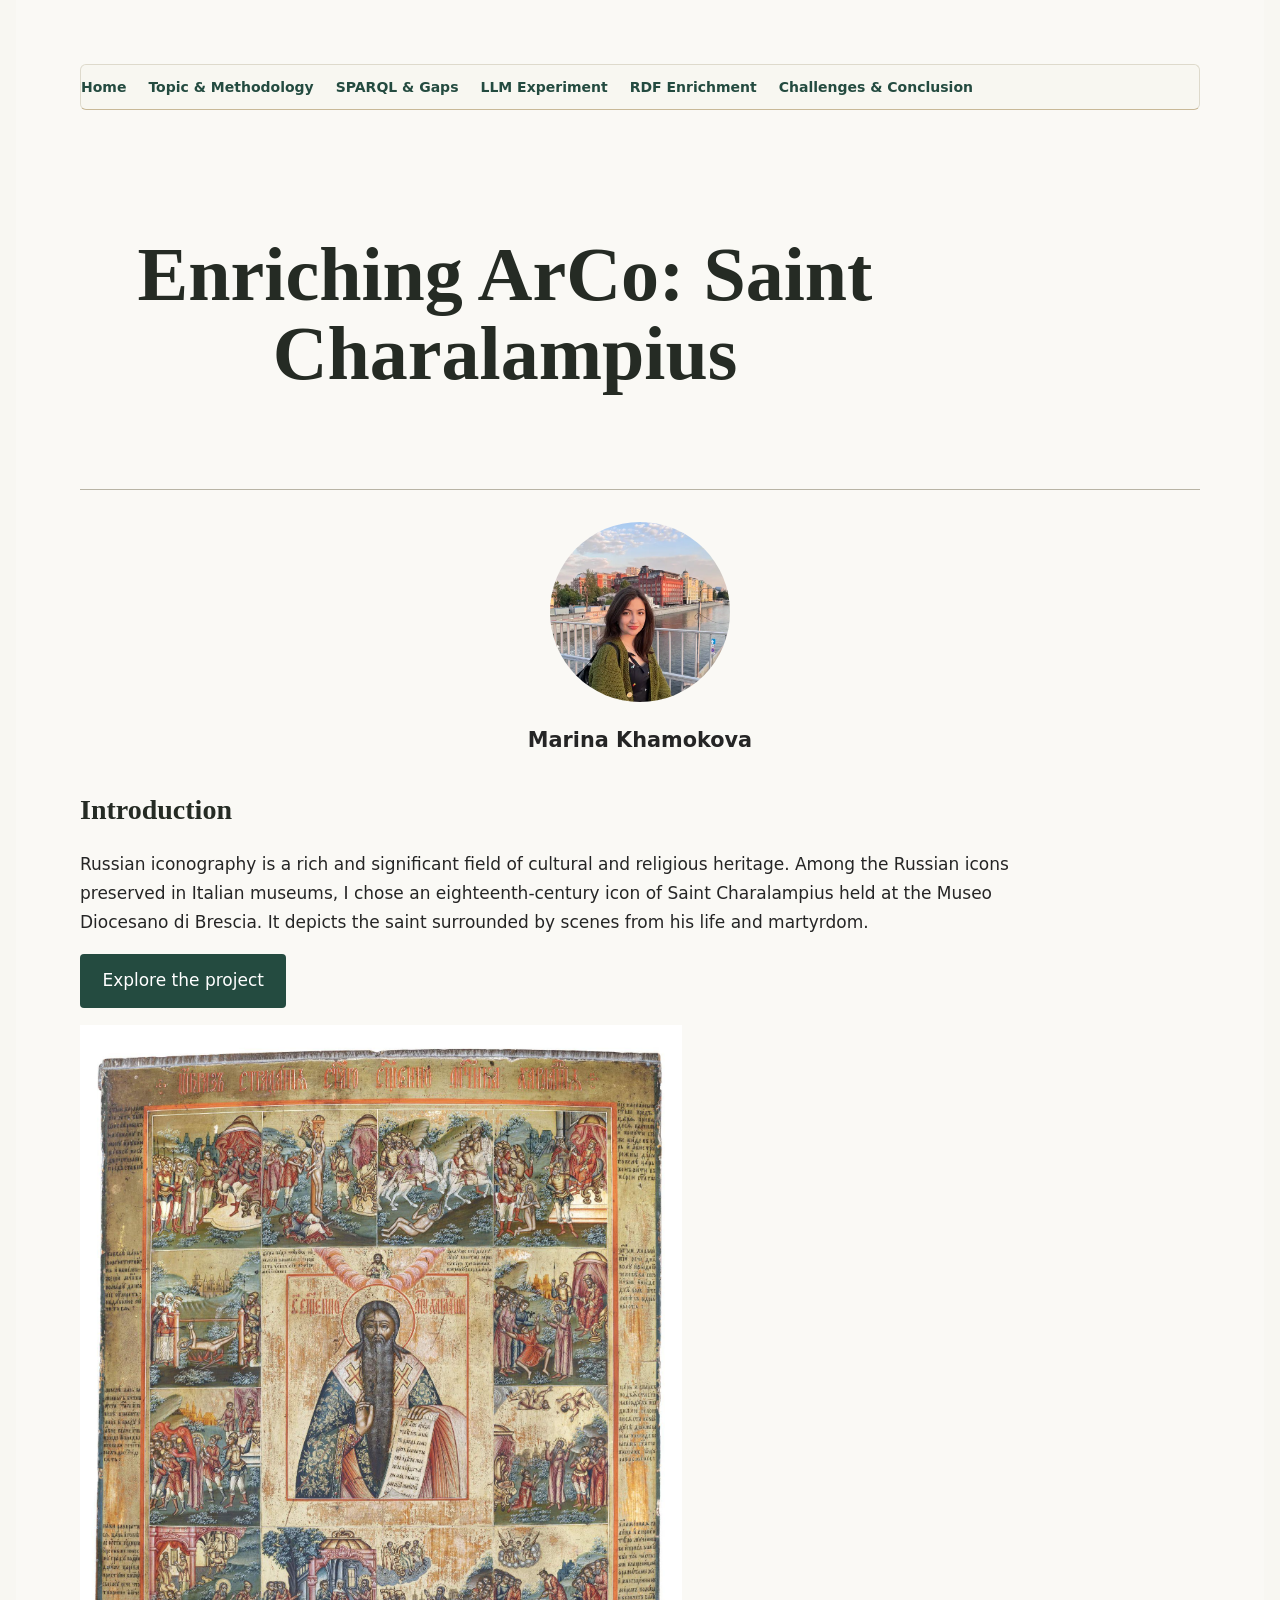
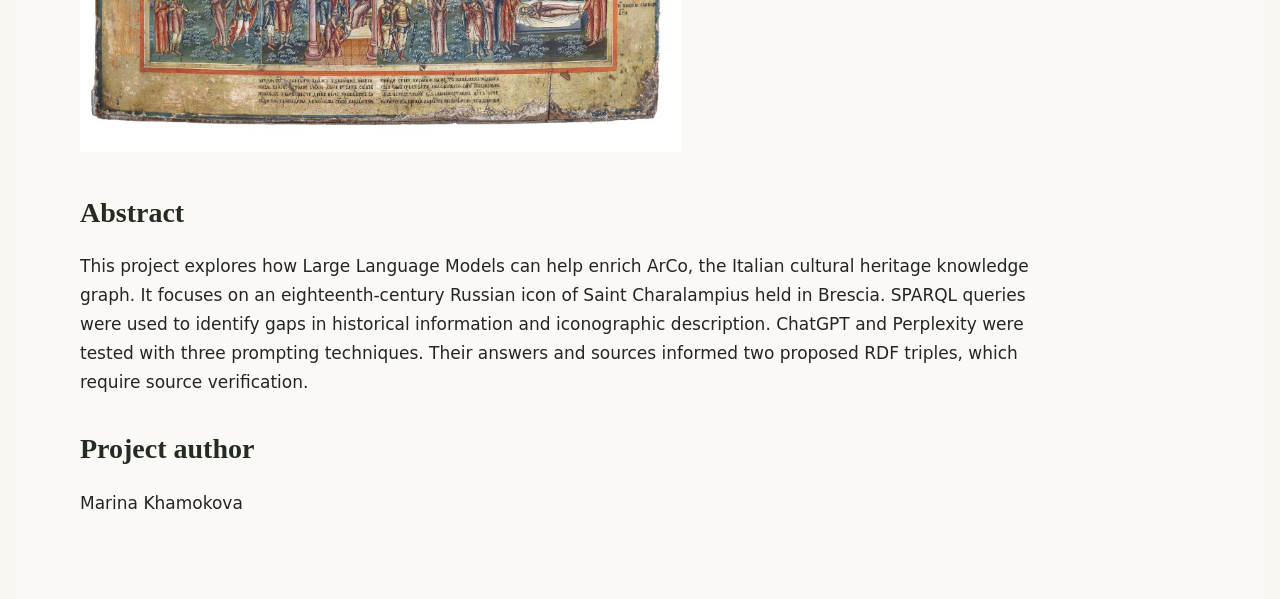
==== commit 04bf0f2c: "Update index.html" ====
--- a/index.html
+++ b/index.html
@@ -169,7 +169,6 @@
 </style>
 <style>body{font:17px/1.65 system-ui,sans-serif;color:#252525;max-width:1100px;margin:auto;padding:30px 5%;background:#faf9f5}h1,h2,h3{line-height:1.2;color:#533b27;margin-top:2em}a{color:#745124}img{max-width:100%;height:auto}figure{text-align:center}figure img{max-height:650px}pre{overflow:auto;background:#eeeae2;padding:18px;border-radius:8px;white-space:pre-wrap}table{border-collapse:collapse;width:100%;display:block;overflow:auto}td,th{border:1px solid #ccc;padding:12px;vertical-align:top;min-width:120px}td p{margin:.5em 0}nav{background:#eeeae2;padding:16px 25px;border-radius:8px}header h1{font-size:2.4em}code{overflow-wrap:anywhere}</style>
 <style>html{scroll-behavior:smooth;background:#f8f7f2;color:#292e28}body{max-width:1120px;margin:auto;padding:clamp(20px,5vw,70px);font:17px/1.7 system-ui,sans-serif;overflow-wrap:anywhere}header{border-bottom:1px solid #b8b4a5;padding:30px 0 45px;margin-bottom:30px}header h1{font-size:clamp(38px,6vw,76px);line-height:1.04;max-width:850px}h1,h2,h3{font-family:Georgia,serif;line-height:1.2;color:#252b24}h1{font-size:clamp(30px,4vw,48px);margin-top:65px}h2{font-size:28px;margin-top:35px}h3{font-size:22px}p{max-width:90ch}a{color:#315c4d;text-underline-offset:4px}nav{background:#eeece2;border:1px solid #dedacc;padding:20px 28px;border-radius:6px;margin:25px 0}nav ul{display:flex;flex-wrap:wrap;gap:8px 24px;list-style:none;padding:0;margin:0}nav a{font-size:14px;font-weight:650}pre{background:#eeeadd;border-left:4px solid #ad8b59;padding:22px;overflow-x:auto;white-space:pre;overflow-wrap:normal;font:14px/1.65 Consolas,monospace}code{font-family:Consolas,monospace}table{border-collapse:collapse;width:100%;font-size:14px;margin:20px 0}td,th{border:1px solid #d6d1c3;padding:12px;vertical-align:top}th{background:#e8e5d9}td h1,td h2,td h3{font-size:19px;margin:18px 0 8px}img{max-width:100%;height:auto}details{border:1px solid #d4cebd;background:#f1efe6;padding:16px;margin:24px 0}summary{cursor:pointer;font-weight:700;color:#315c4d}@media(max-width:650px){body{padding:18px}table{display:block;overflow-x:auto}td{min-width:220px}nav ul{display:block}}</style><style>.site-menu{position:sticky;top:0;z-index:100;background:#f8f7f1;border-bottom:1px solid #c9b998;display:flex;flex-wrap:wrap;gap:8px 22px;padding:14px 0;margin:0 0 30px;font:600 14px system-ui}.site-menu a{color:#244b40;text-decoration:none}.site-menu a:hover{text-decoration:underline}pre{white-space:pre;overflow-x:auto}table{max-width:100%;display:block;overflow-x:auto}html{scroll-padding-top:90px}</style></head>
-<body><nav aria-label="Main navigation" class="site-menu"><a href="index.html">Home</a><a href="methodology.html">Topic &amp; Methodology</a><a href="sparql.html">SPARQL &amp; Gaps</a><a href="llms.html">LLM Experiment</a><a href="rdf.html">RDF Enrichment</a><a href="conclusion.html">Challenges &amp; Conclusion</a></nav><header id="title-block-header"><h1 class="title">Enriching ArCo: Saint Charalampius</h1></header><img alt="Marina Khamokova" src="[data-uri]" style="width:180px;height:180px;object-fit:cover;border-radius:50%;display:block;margin:2rem auto 1rem"/><p style="text-align:center;font-size:1.3rem;font-weight:bold">Marina Khamokova</p><h2>Introduction</h2><p>I decided to continue exploring the subject of Russian iconography,
-and while studying ArCo, I settled on an icon of Saint Charalampius held
-in Brescia, Italy.</p><p><a href="methodology.html" style="display:inline-block;padding:.8rem 1.4rem;background:#244b40;color:white;text-decoration:none;border-radius:4px">Explore the project</a></p><p><img src="[data-uri]